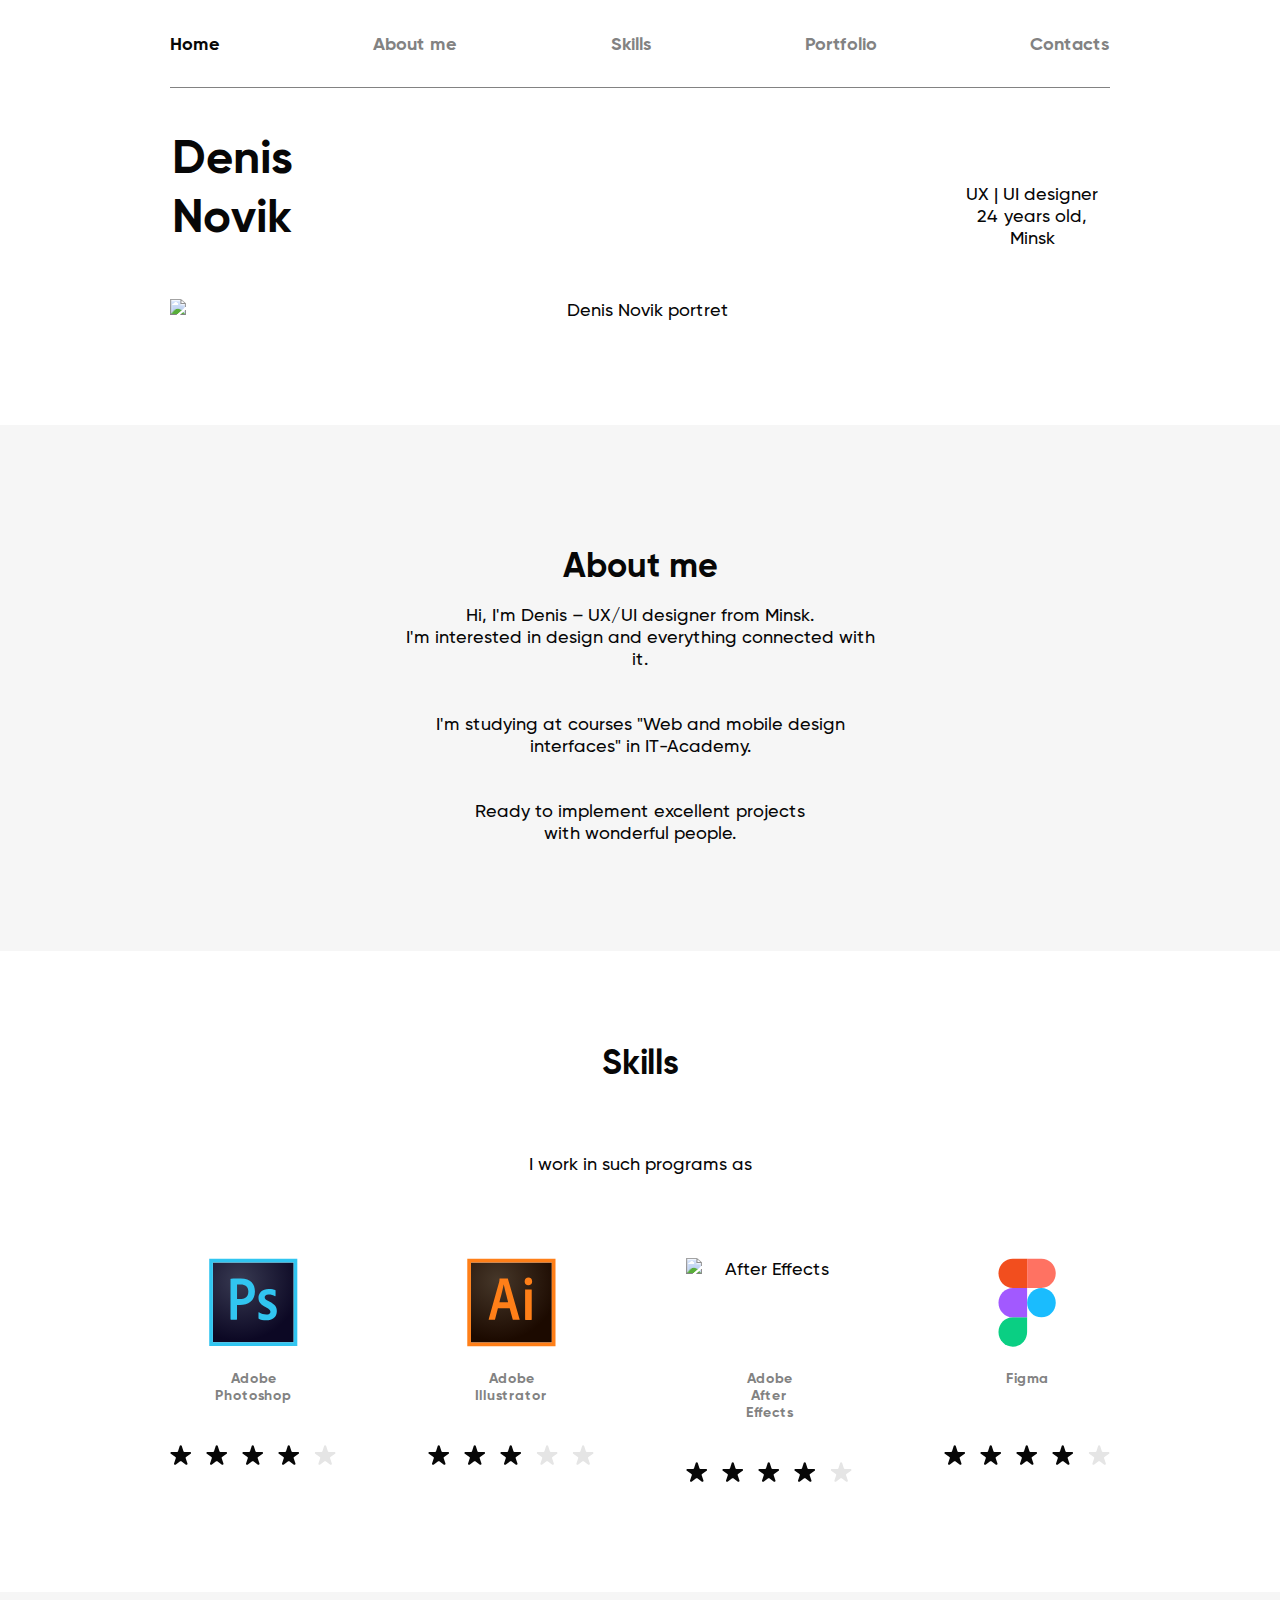
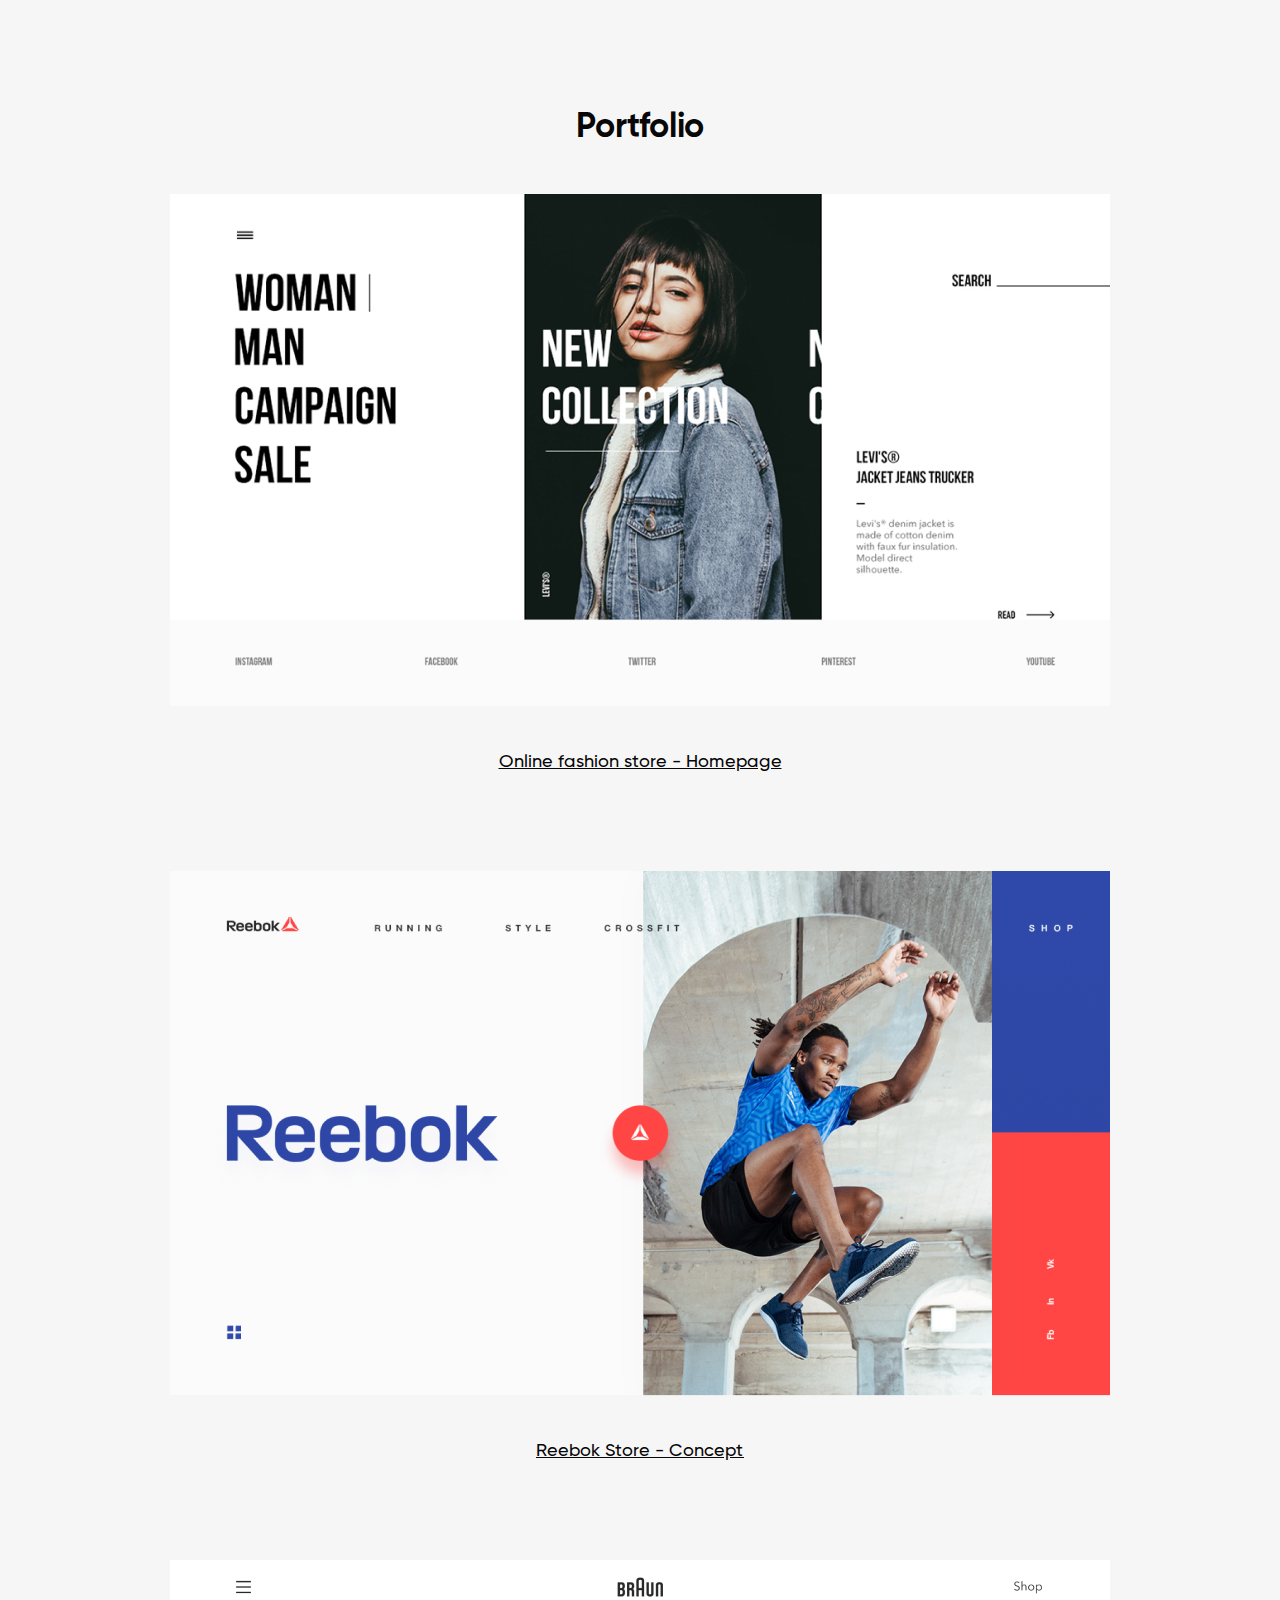
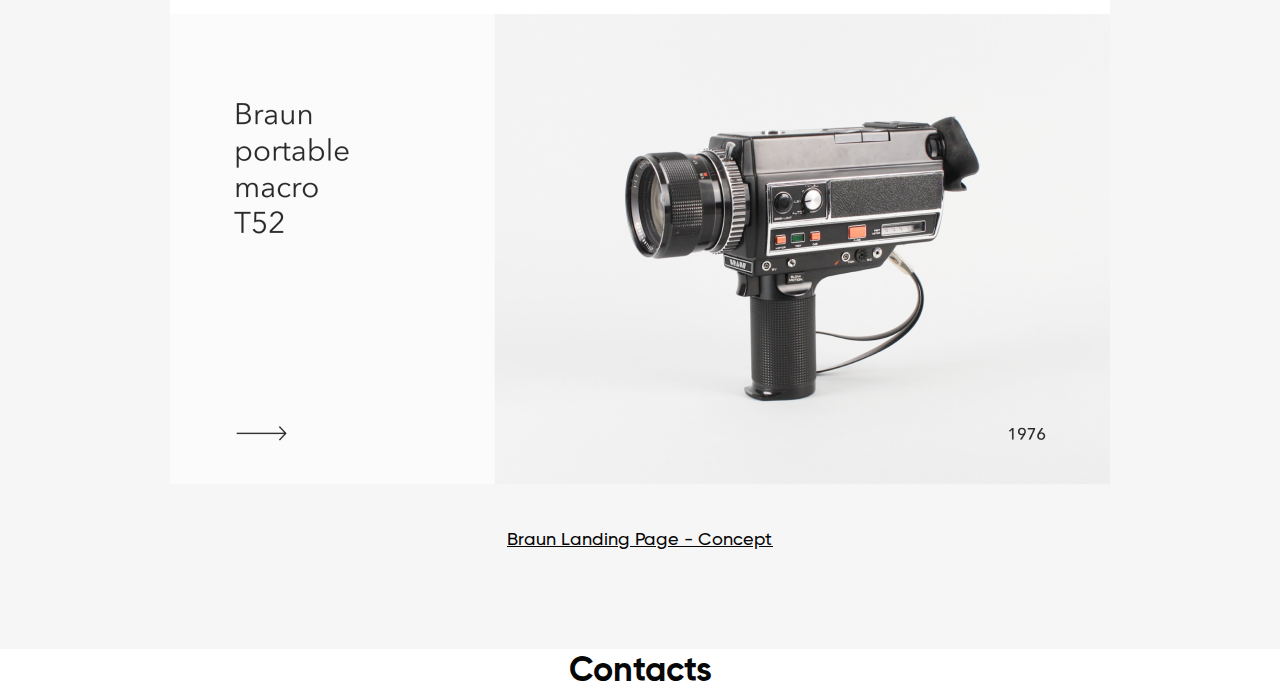
==== index.html @ 3fd9f595 "fix img errors" ====
<!DOCTYPE html>
<html lang="en">
  <head>
    <meta charset="UTF-8" />
    <meta http-equiv="X-UA-Compatible" content="IE=edge" />
    <meta name="viewport" content="width=device-width, initial-scale=1.0" />
    <link rel="stylesheet" href="./css/style.css" />
    <title>Denis Novik</title>
  </head>
  <body>
    <!-- ЗАГОЛОВОК И ПАНЕЛЬ НАВИГАЦИИ-->
    <header id="home" class="header">
      <div class="container">
        <div class="header__nav">
          <ul>
            <li><a class="nav__link" href="#home">Home</a></li>
            <li><a class="nav__link" href="#about">About me</a></li>
            <li><a class="nav__link" href="#skills">Skills</a></li>
            <li><a class="nav__link" href="#portfolio">Portfolio</a></li>
            <li><a class="nav__link" href="#contacts">Contacts</a></li>
          </ul>
        </div>
        <div class="header__title">
          <h1>Denis Novik</h1>
          <p class="header__text">UX | UI designer 24&nbsp;years old, Minsk</p>
        </div>
        <img
          class="header__image"
          src="./images/main_portret.png 1x"
          srcset="./images/main_portret_2x.png 2x"
          alt="Denis Novik portret"
        />
      </div>
    </header>
    <main>
      <!-- СЕКЦИЯ ABOUT ME-->
      <section id="about" class="about">
        <div class="container">
          <h2 class="about__title">About me</h2>
          <div class="about__wrapper text">
            <p class="text">
              Hi, I'm Denis – UX/UI designer from Minsk. <br />I'm interested in
              design and everything connected with it.
            </p>
            <p class="text">
              I'm studying at courses "Web and mobile design<br />
              interfaces" in IT-Academy.
            </p>
            <p class="text">
              Ready to implement excellent projects<br />
              with wonderful people.
            </p>
          </div>
        </div>
      </section>
      <!-- СЕКЦИЯ SKILLS-->
      <section id="skills" class="skills">
        <div class="container">
          <h2>Skills</h2>
          <p class="skills__text">I work in such programs as</p>
          <div class="skills__wrapper">
            <!-- ОДНА КАРТОЧКА PHOTOSHOP-->
            <div class="card">
              <img class="card__image" src="./images/ps.svg" alt="Photoshop" />
              <p class="card__name">Adobe Photoshop</p>
              <div class="card__rating">
                <img
                  class="card__rating_star"
                  src="./images/star_on.svg"
                  alt="★"
                />
                <img
                  class="card__rating_star"
                  src="./images/star_on.svg"
                  alt="★"
                />
                <img
                  class="card__rating_star"
                  src="./images/star_on.svg"
                  alt="★"
                />
                <img
                  class="card__rating_star"
                  src="./images/star_on.svg"
                  alt="★"
                />
                <img
                  class="card__rating_star"
                  src="./images/star_off.svg"
                  alt="☆"
                />
              </div>
            </div>
            <!-- ОДНА КАРТОЧКА ILLUSTRATOR-->
            <div class="card">
              <img
                class="card__image"
                src="./images/ai.svg"
                alt="Illustrator"
              />
              <p class="card__name">Adobe Illustrator</p>
              <div class="card__rating">
                <img
                  class="card__rating_star"
                  src="./images/star_on.svg"
                  alt="★"
                />
                <img
                  class="card__rating_star"
                  src="./images/star_on.svg"
                  alt="★"
                />
                <img
                  class="card__rating_star"
                  src="./images/star_on.svg"
                  alt="★"
                />
                <img
                  class="card__rating_star"
                  src="./images/star_off.svg"
                  alt="☆"
                />
                <img
                  class="card__rating_star"
                  src="./images/star_off.svg"
                  alt="☆"
                />
              </div>
            </div>
            <!-- ОДНА КАРТОЧКА AFTER EFFECTS-->
            <div class="card">
              <img
                class="card__image"
                src="./images/ae.svg"
                alt="After Effects"
              />
              <p class="card__name">Adobe After Effects</p>
              <div class="card__rating">
                <img
                  class="card__rating_star"
                  src="./images/star_on.svg"
                  alt="★"
                />
                <img
                  class="card__rating_star"
                  src="./images/star_on.svg"
                  alt="★"
                />
                <img
                  class="card__rating_star"
                  src="./images/star_on.svg"
                  alt="★"
                />
                <img
                  class="card__rating_star"
                  src="./images/star_on.svg"
                  alt="★"
                />
                <img
                  class="card__rating_star"
                  src="./images/star_off.svg"
                  alt="☆"
                />
              </div>
            </div>
            <!-- ОДНА КАРТОЧКА FIGMA-->
            <div class="card">
              <img class="card__image" src="./images/fi.svg" alt="Figma" />
              <p class="card__name">Figma</p>
              <div class="card__rating">
                <img
                  class="card__rating_star"
                  src="./images/star_on.svg"
                  alt="★"
                />
                <img
                  class="card__rating_star"
                  src="./images/star_on.svg"
                  alt="★"
                />
                <img
                  class="card__rating_star"
                  src="./images/star_on.svg"
                  alt="★"
                />
                <img
                  class="card__rating_star"
                  src="./images/star_on.svg"
                  alt="★"
                />
                <img
                  class="card__rating_star"
                  src="./images/star_off.svg"
                  alt="☆"
                />
              </div>
            </div>
          </div>
        </div>
      </section>
      <!-- СЕКЦИЯ PORTFOLIO-->
      <section id="portfolio" class="portfolio">
        <div class="container">
          <h2 class="portfolio__title">Portfolio</h2>

          <img
            class="portfolio__image"
            src="./images/portfolio1_1x.png"
            srcset="./images/portfolio1_2x.png 2x"
            alt="Online fashion store"
          />
          <p class="portfolio__linkname">
            <a href="" class="portfolio__link"
              >Online fashion store - Homepage</a
            >
          </p>

          <img
            class="portfolio__image"
            src="./images/portfolio2_1x.png"
            srcset="./images/portfolio2_2x.png 2x"
            alt="Online fashion store"
          />
          <p class="portfolio__linkname">
            <a href="" class="portfolio__link">Reebok Store - Concept</a>
          </p>
          <img
            class="portfolio__image"
            src="./images/portfolio3_1x.png"
            srcset="./images/portfolio3_2x.png 2x"
            alt="Online fashion store"
          />
          <p class="portfolio__linkname">
            <a href="" class="portfolio__link">Braun Landing Page - Concept</a>
          </p>
        </div>
      </section>
    </main>
    <!-- ПОДВАЛ И КОНТАКТЫ-->
    <footer id="contacts" class="footer">
      <div class="container">
        <h2 class="footer__title">Contacts</h2>
        <p class="footer__text"></p>
        <div class="footer__button"></div>
        <div class="footer__socialnets"></div>
        <p class="socialnets__undertext"></p>
      </div>
    </footer>
  </body>
</html>
---- css/style.css ----
@import url(./main.css);
@import url(./fonts.css);
@import url(./header.css);
@import url(./about.css);
@import url(./skills.css);
@import url(./portfolio.css);
@import url(./footer.css);
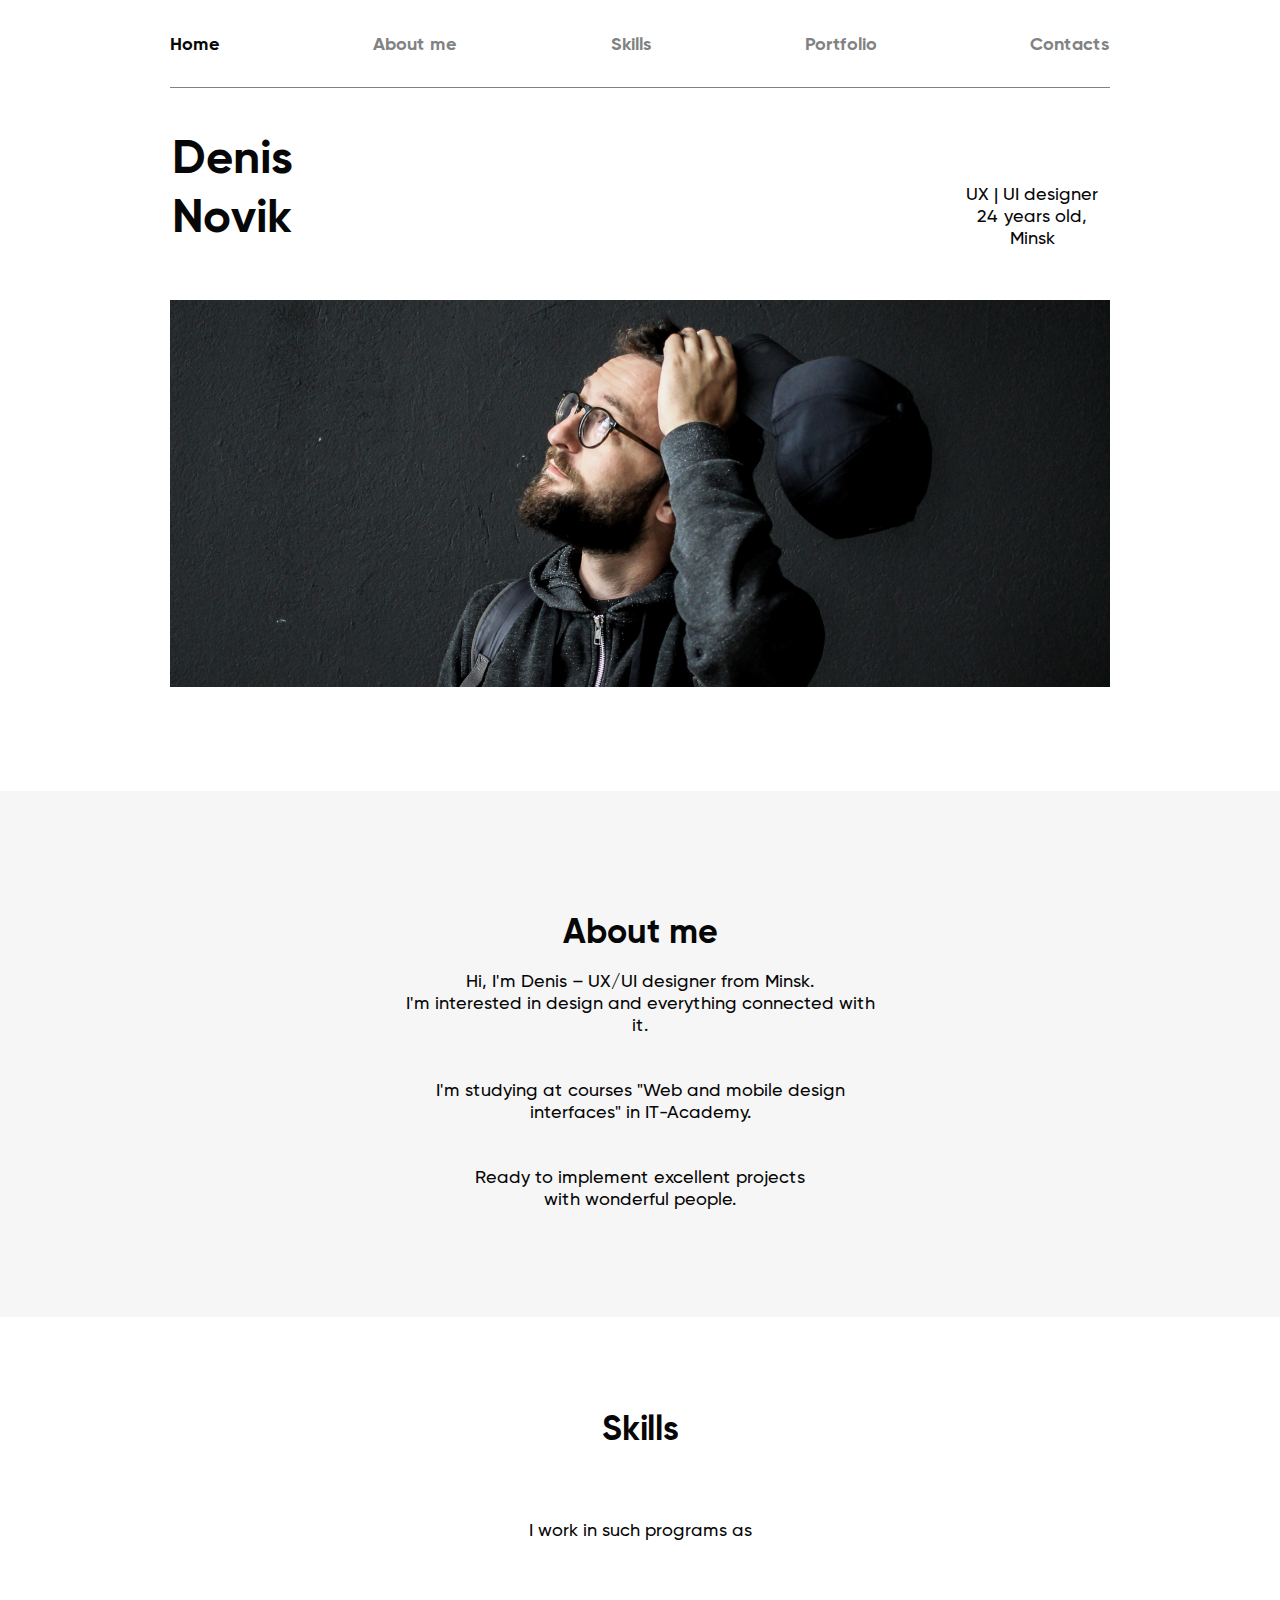
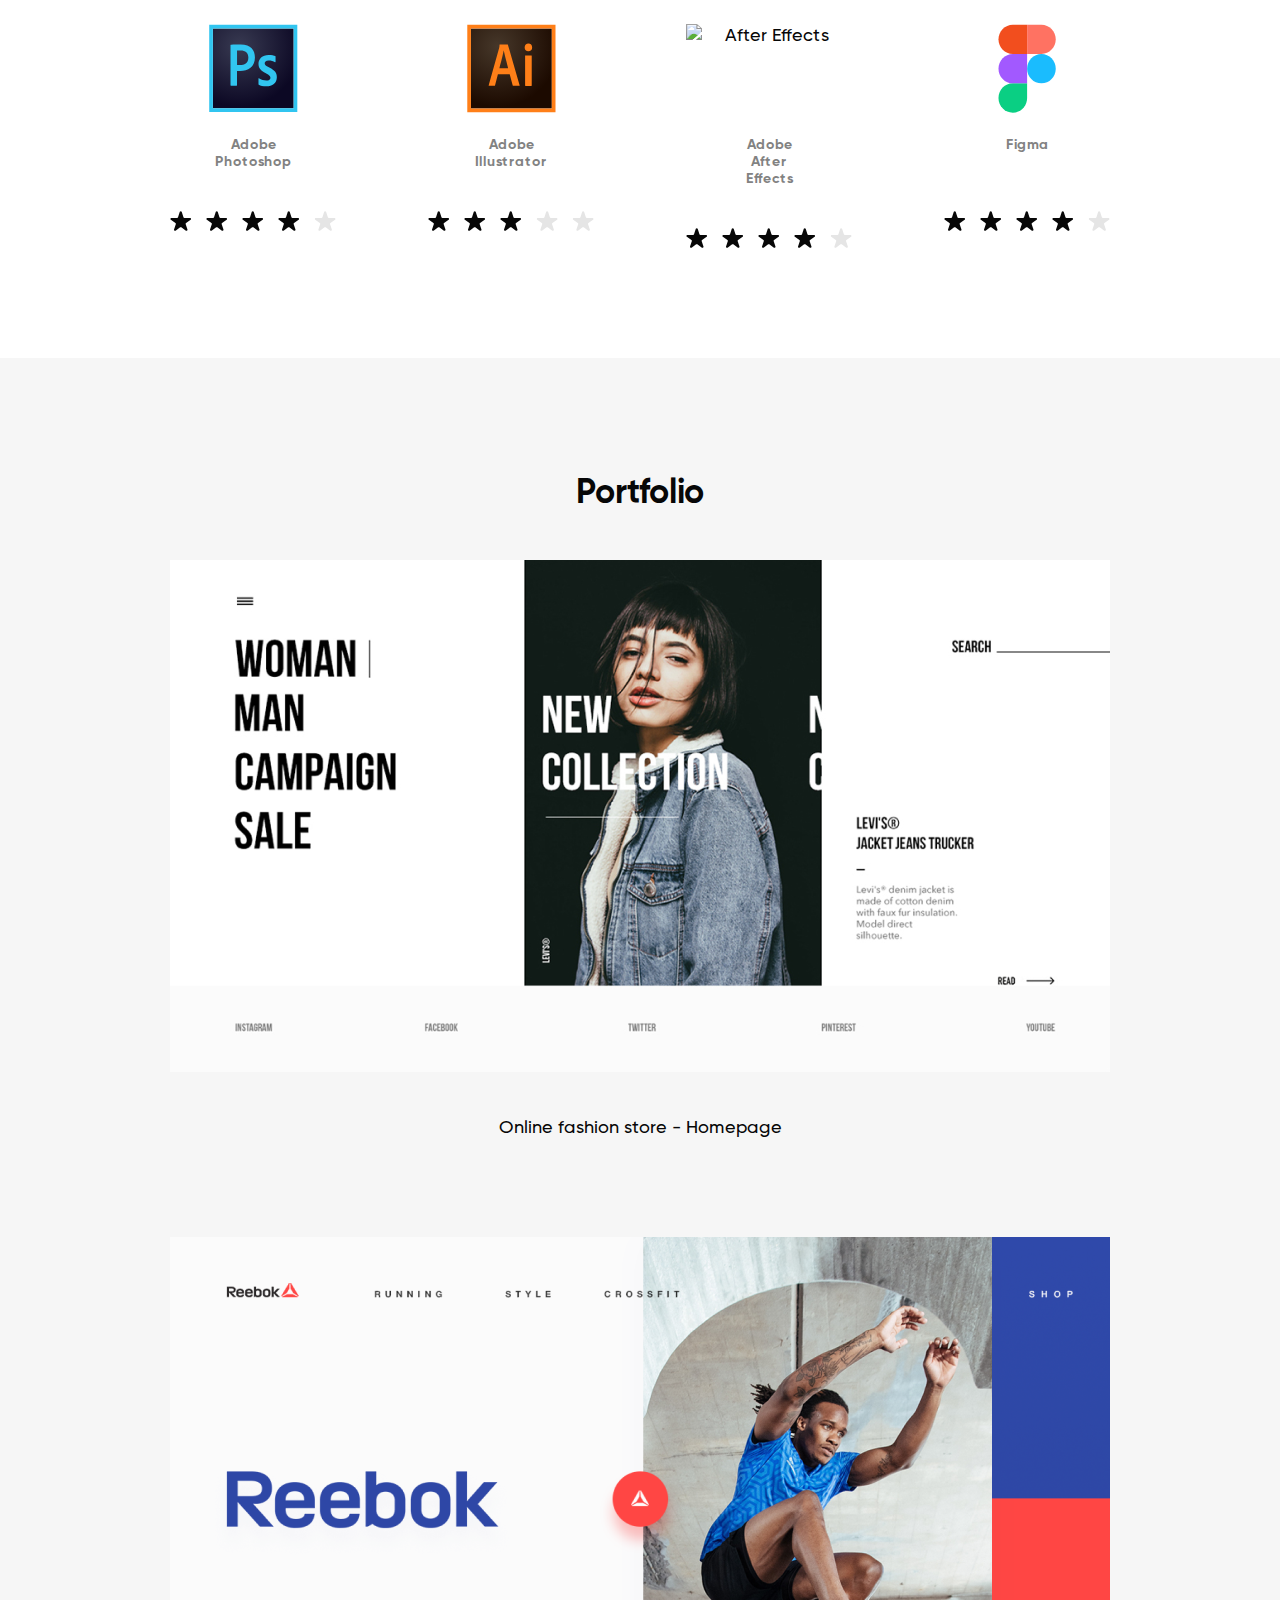
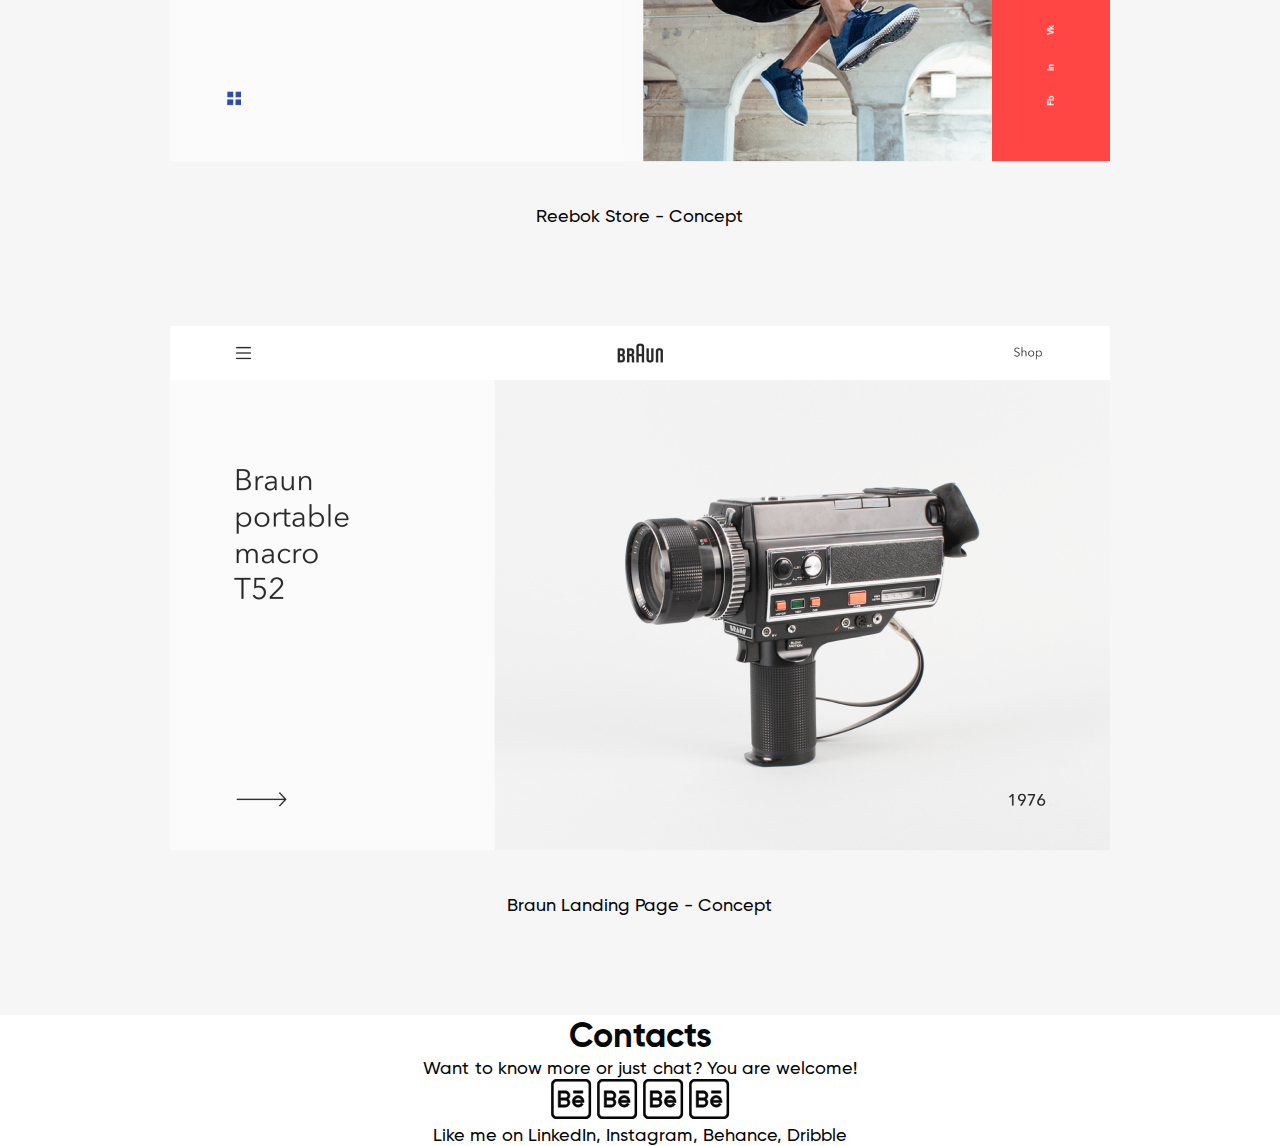
==== commit cf152549: "fix some bugs" ====
--- a/index.html
+++ b/index.html
@@ -26,7 +26,7 @@
         </div>
         <img
           class="header__image"
-          src="./images/main_portret.png 1x"
+          src="./images/main_portret.png"
           srcset="./images/main_portret_2x.png 2x"
           alt="Denis Novik portret"
         />
@@ -240,10 +240,19 @@
     <footer id="contacts" class="footer">
       <div class="container">
         <h2 class="footer__title">Contacts</h2>
-        <p class="footer__text"></p>
+        <p class="footer__text">
+          Want to know more or just chat? You are welcome!
+        </p>
         <div class="footer__button"></div>
-        <div class="footer__socialnets"></div>
-        <p class="socialnets__undertext"></p>
+        <div class="footer__socialnets">
+          <a href=""><img src="./images/behance_icon.svg" alt="" /></a>
+          <a href=""><img src="./images/behance_icon.svg" alt="" /></a>
+          <a href=""><img src="./images/behance_icon.svg" alt="" /></a>
+          <a href=""><img src="./images/behance_icon.svg" alt="" /></a>
+        </div>
+        <p class="socialnets__undertext">
+          Like me on LinkedIn, Instagram, Behance, Dribble
+        </p>
       </div>
     </footer>
   </body>
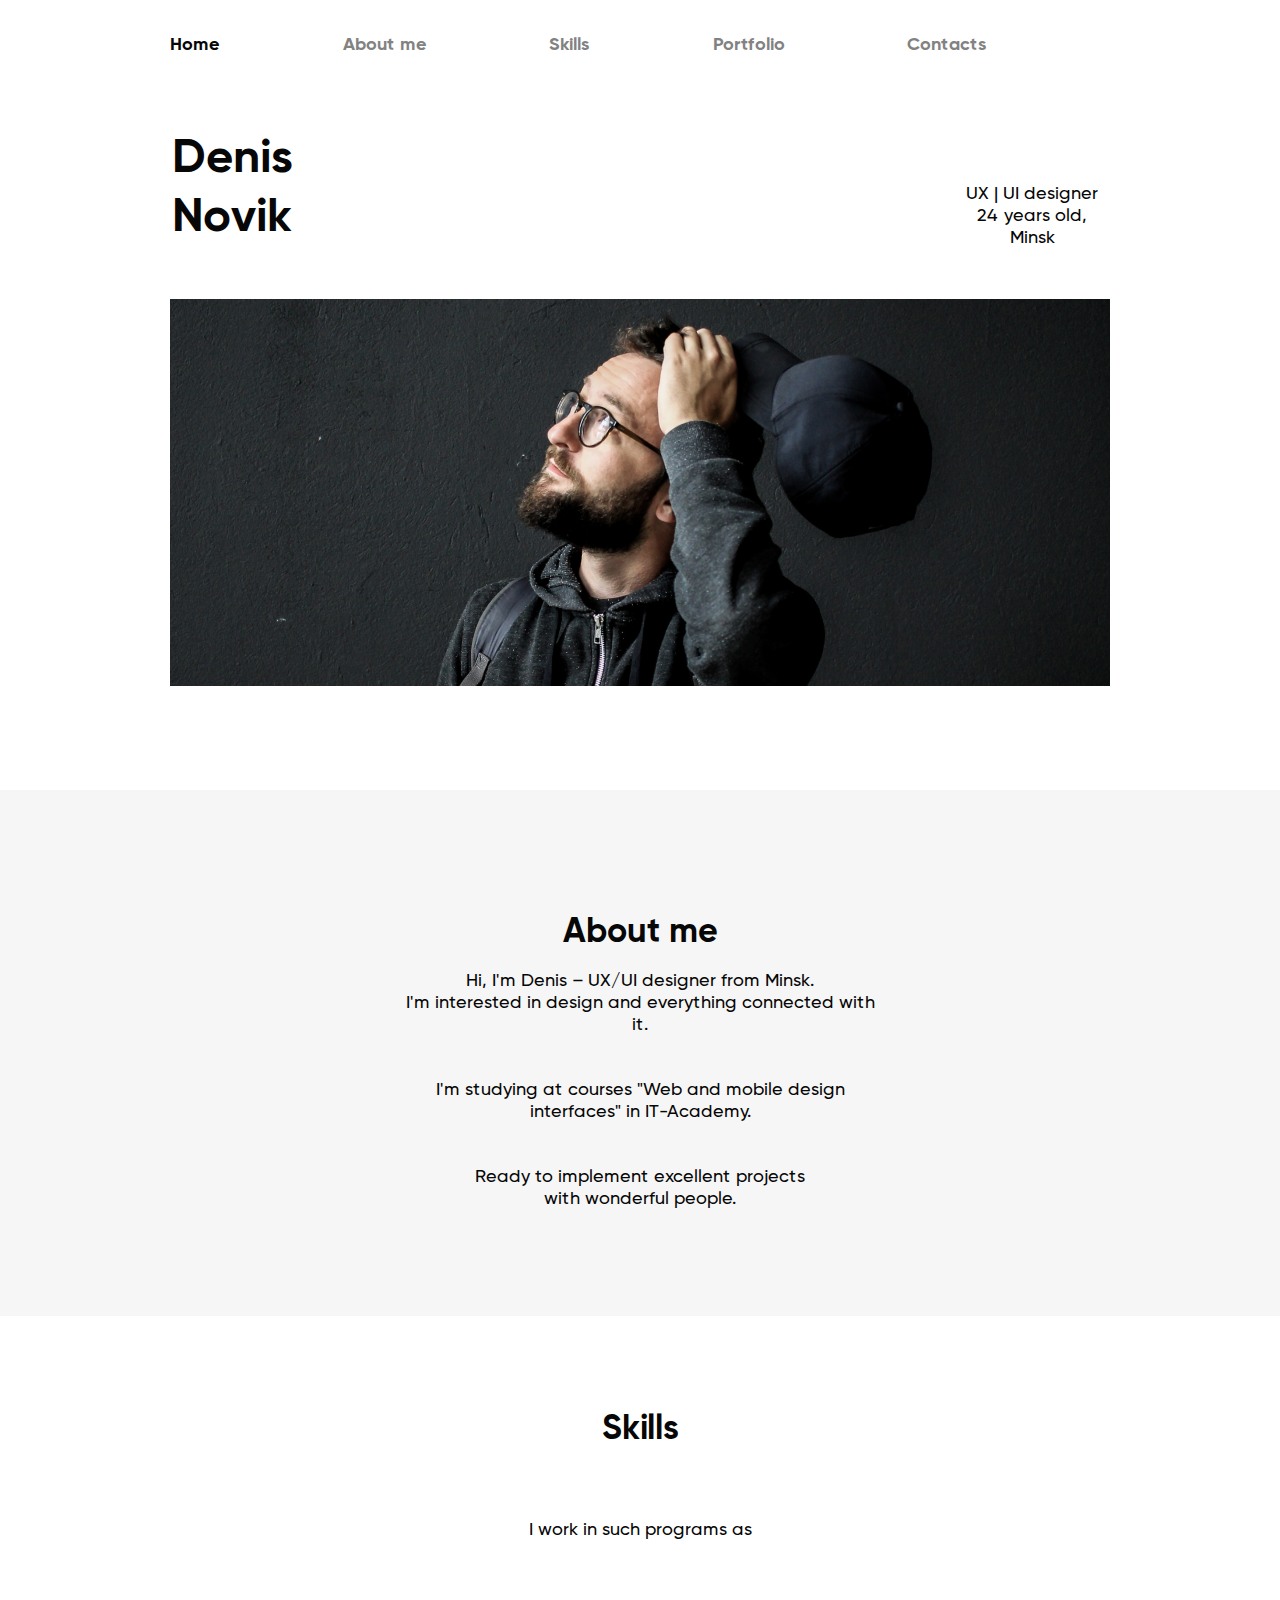
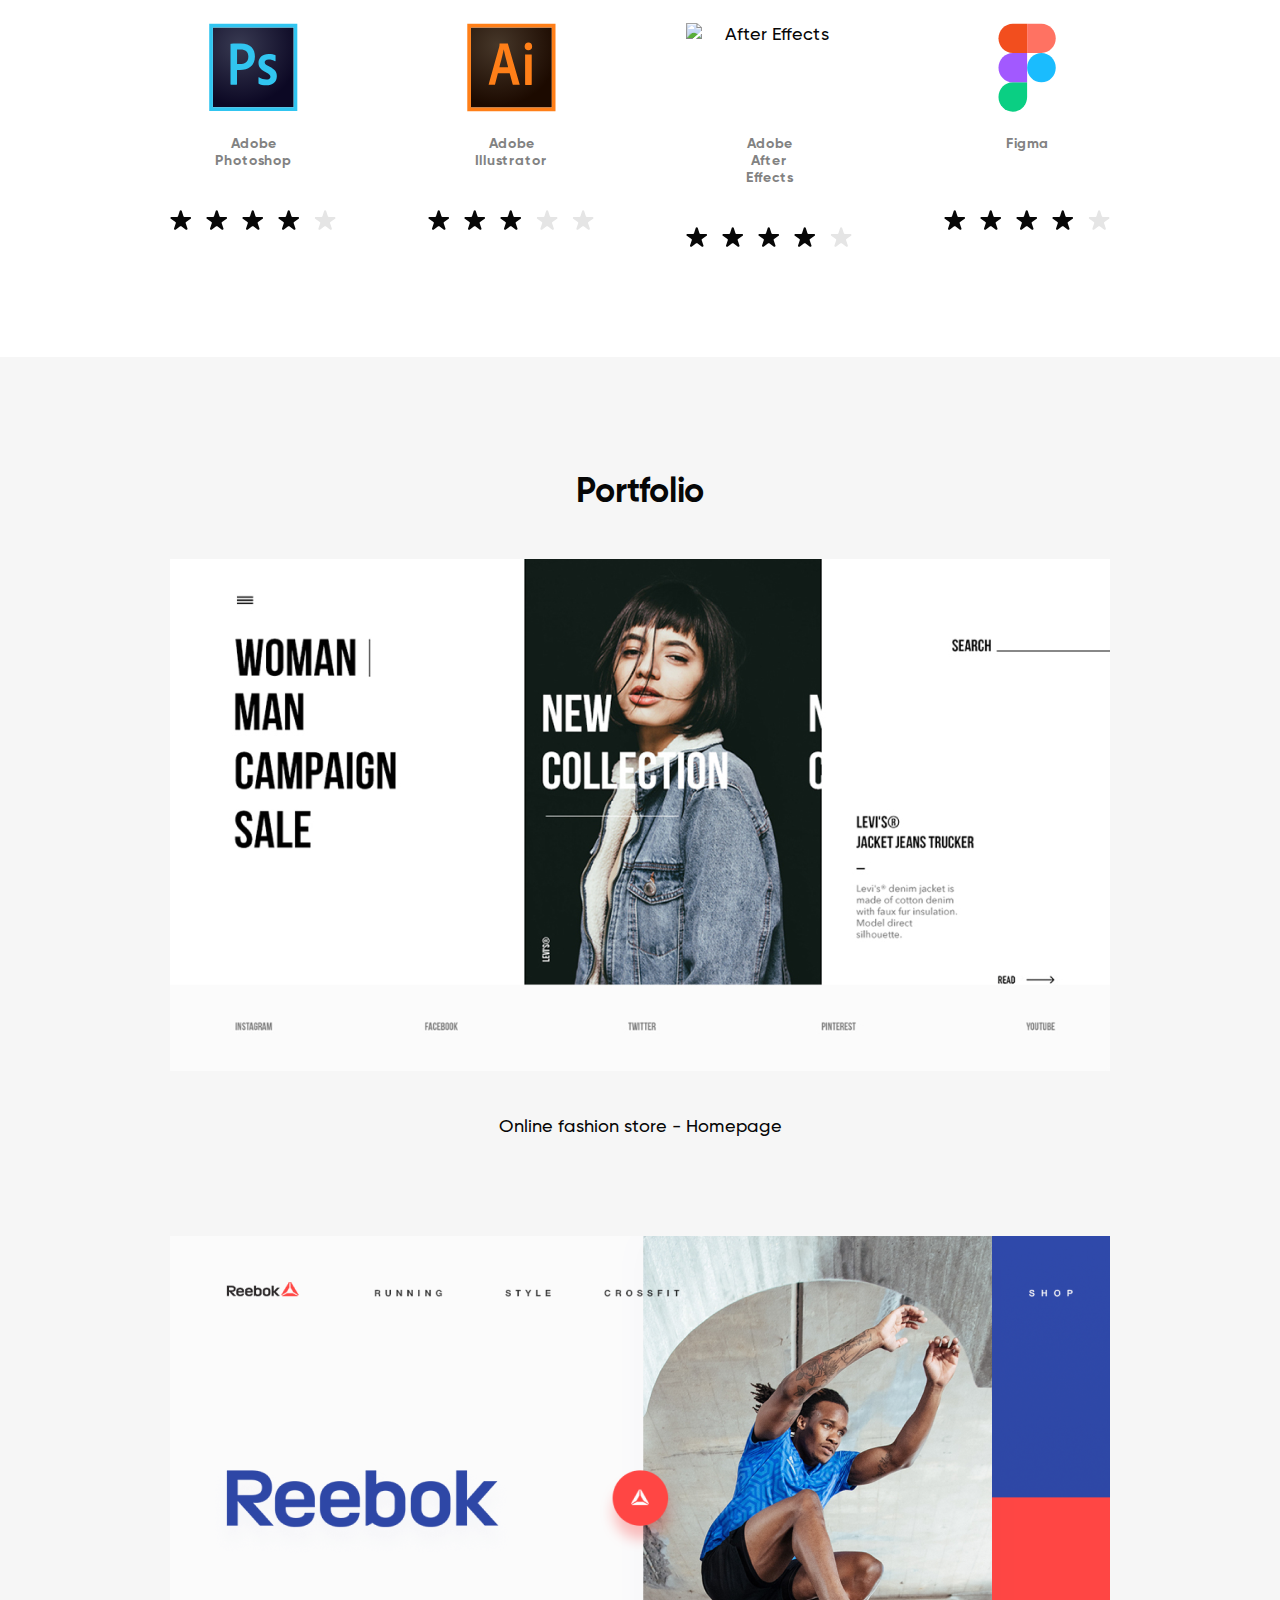
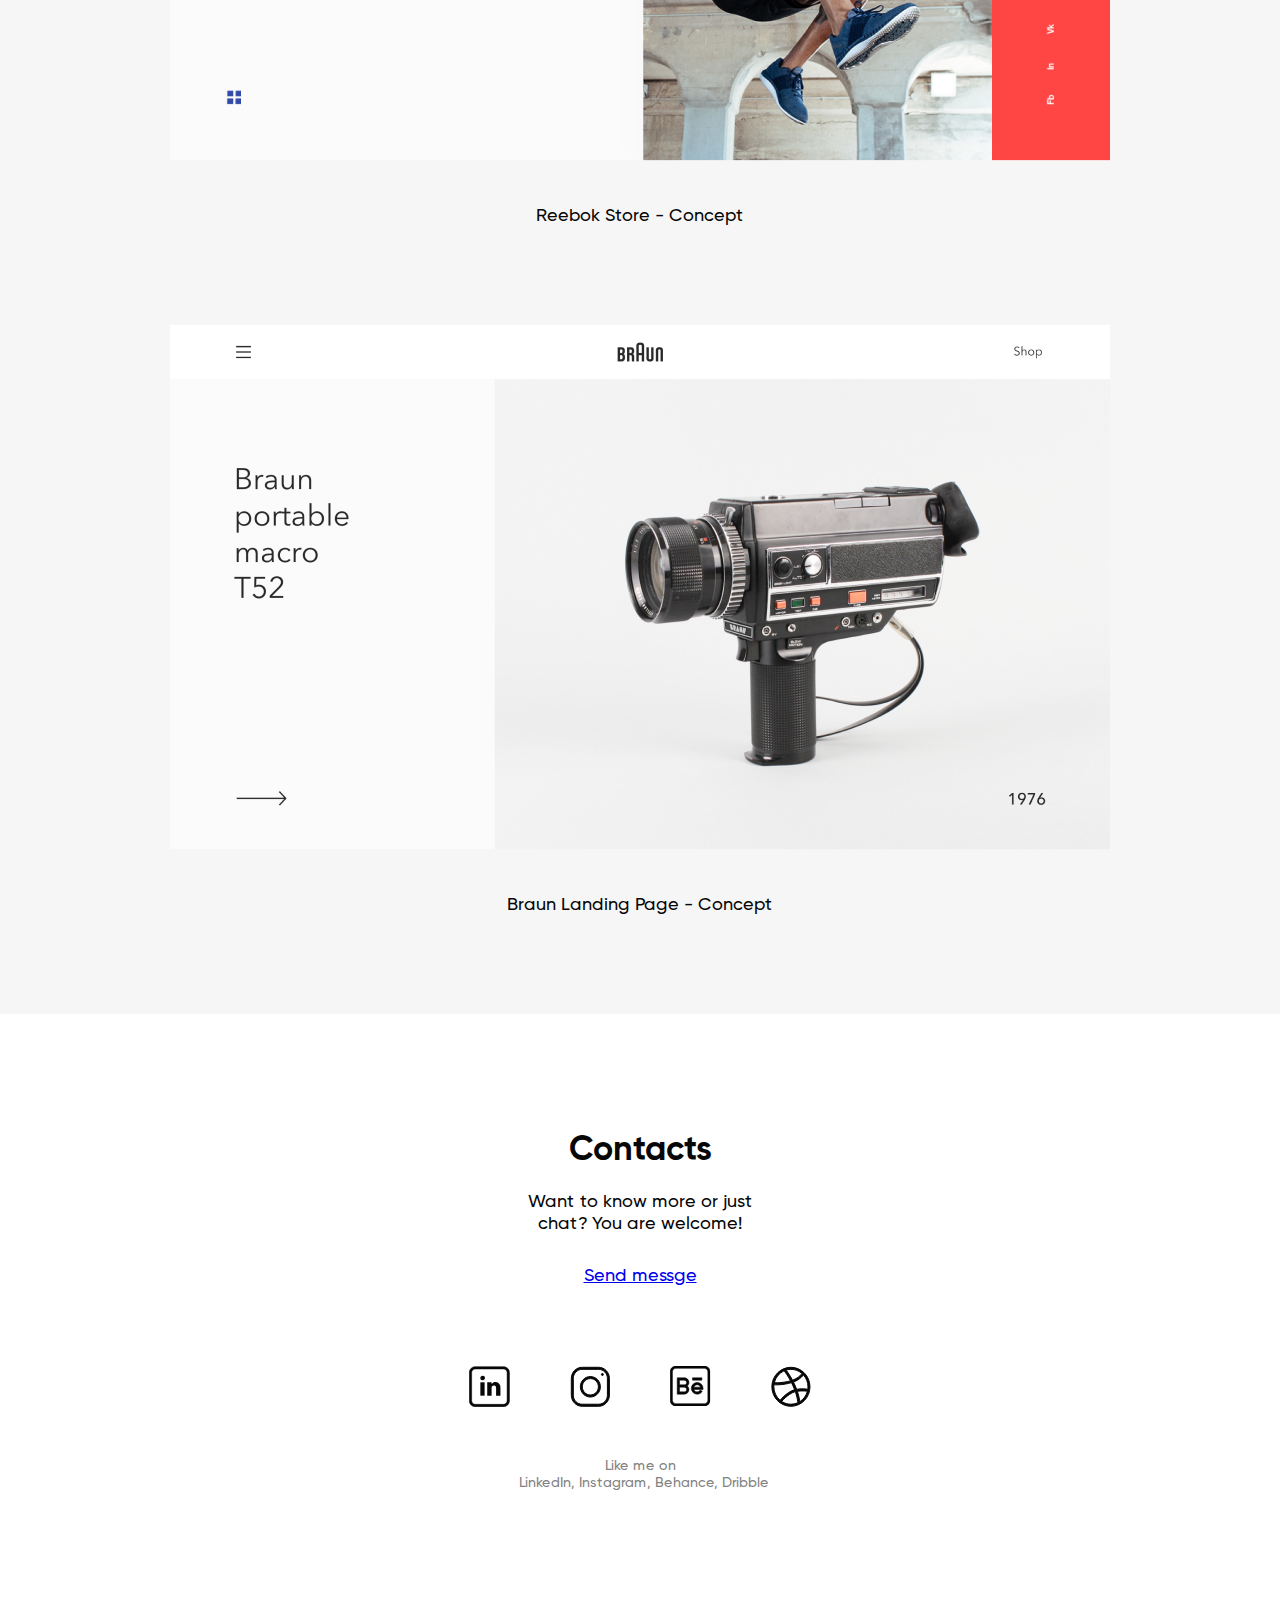
==== commit 5fb7c1df: "remove some unusefull code" ====
--- a/index.html
+++ b/index.html
@@ -12,13 +12,11 @@
     <header id="home" class="header">
       <div class="container">
         <div class="header__nav">
-          <ul>
-            <li><a class="nav__link" href="#home">Home</a></li>
-            <li><a class="nav__link" href="#about">About me</a></li>
-            <li><a class="nav__link" href="#skills">Skills</a></li>
-            <li><a class="nav__link" href="#portfolio">Portfolio</a></li>
-            <li><a class="nav__link" href="#contacts">Contacts</a></li>
-          </ul>
+          <a class="nav__link" href="#home">Home</a>
+          <a class="nav__link" href="#about">About me</a>
+          <a class="nav__link" href="#skills">Skills</a>
+          <a class="nav__link" href="#portfolio">Portfolio</a>
+          <a class="nav__link" href="#contacts">Contacts</a>
         </div>
         <div class="header__title">
           <h1>Denis Novik</h1>
@@ -239,19 +237,29 @@
     <!-- ПОДВАЛ И КОНТАКТЫ-->
     <footer id="contacts" class="footer">
       <div class="container">
-        <h2 class="footer__title">Contacts</h2>
+        <h2>Contacts</h2>
         <p class="footer__text">
           Want to know more or just chat? You are welcome!
         </p>
-        <div class="footer__button"></div>
+        <div>
+          <a class="footer_button" href="mailto:andrei@imd.ru">Send messge</a>
+        </div>
         <div class="footer__socialnets">
-          <a href=""><img src="./images/behance_icon.svg" alt="" /></a>
-          <a href=""><img src="./images/behance_icon.svg" alt="" /></a>
-          <a href=""><img src="./images/behance_icon.svg" alt="" /></a>
-          <a href=""><img src="./images/behance_icon.svg" alt="" /></a>
+          <a href=""
+            ><img src="./images/linkedin_icon.svg" alt="LinkedIn_icon"
+          /></a>
+          <a href=""
+            ><img src="./images/instagram_icon.svg" alt="Instagram_icon"
+          /></a>
+          <a href=""
+            ><img src="./images/behance_icon.svg" alt="Behance_icon"
+          /></a>
+          <a href=""
+            ><img src="./images/dribble_icon.svg" alt="Dribble_icon"
+          /></a>
         </div>
         <p class="socialnets__undertext">
-          Like me on LinkedIn, Instagram, Behance, Dribble
+          Like me on LinkedIn,&nbsp;Instagram,&nbsp;Behance,&nbsp;Dribble
         </p>
       </div>
     </footer>
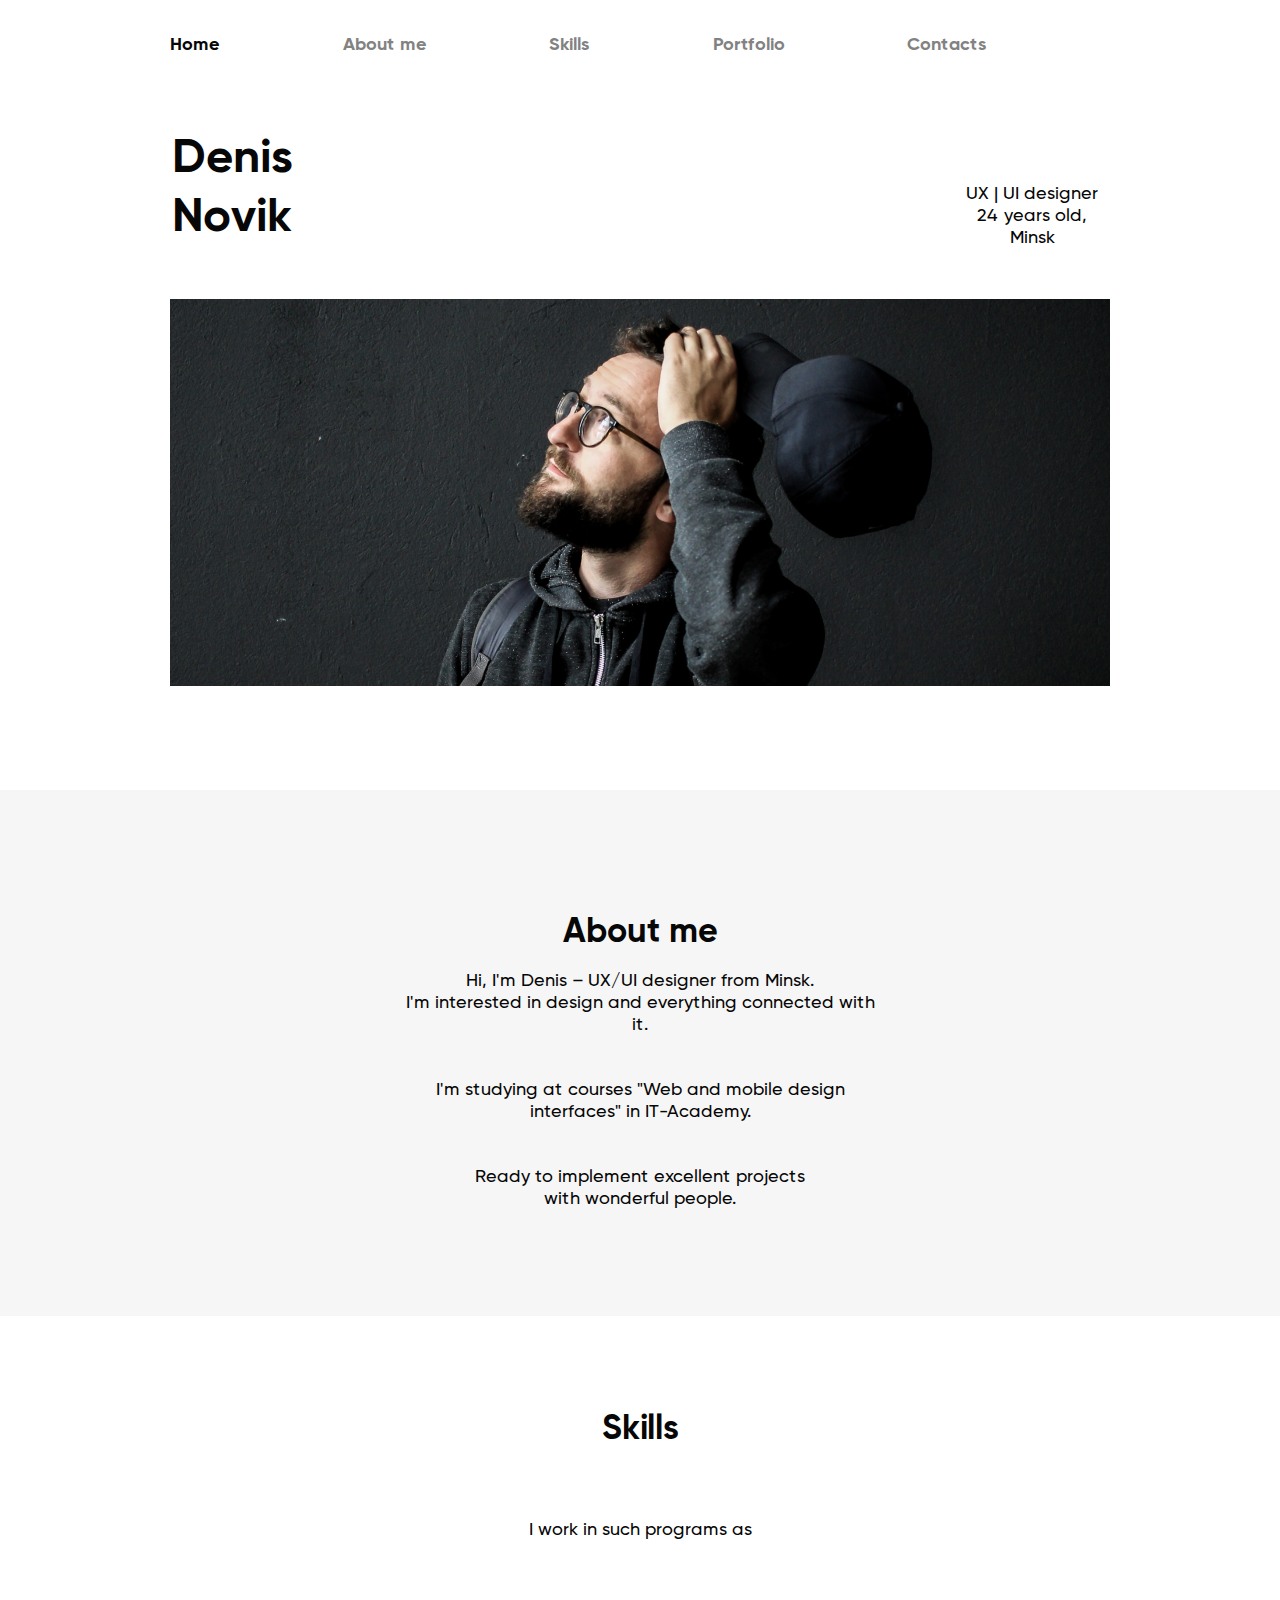
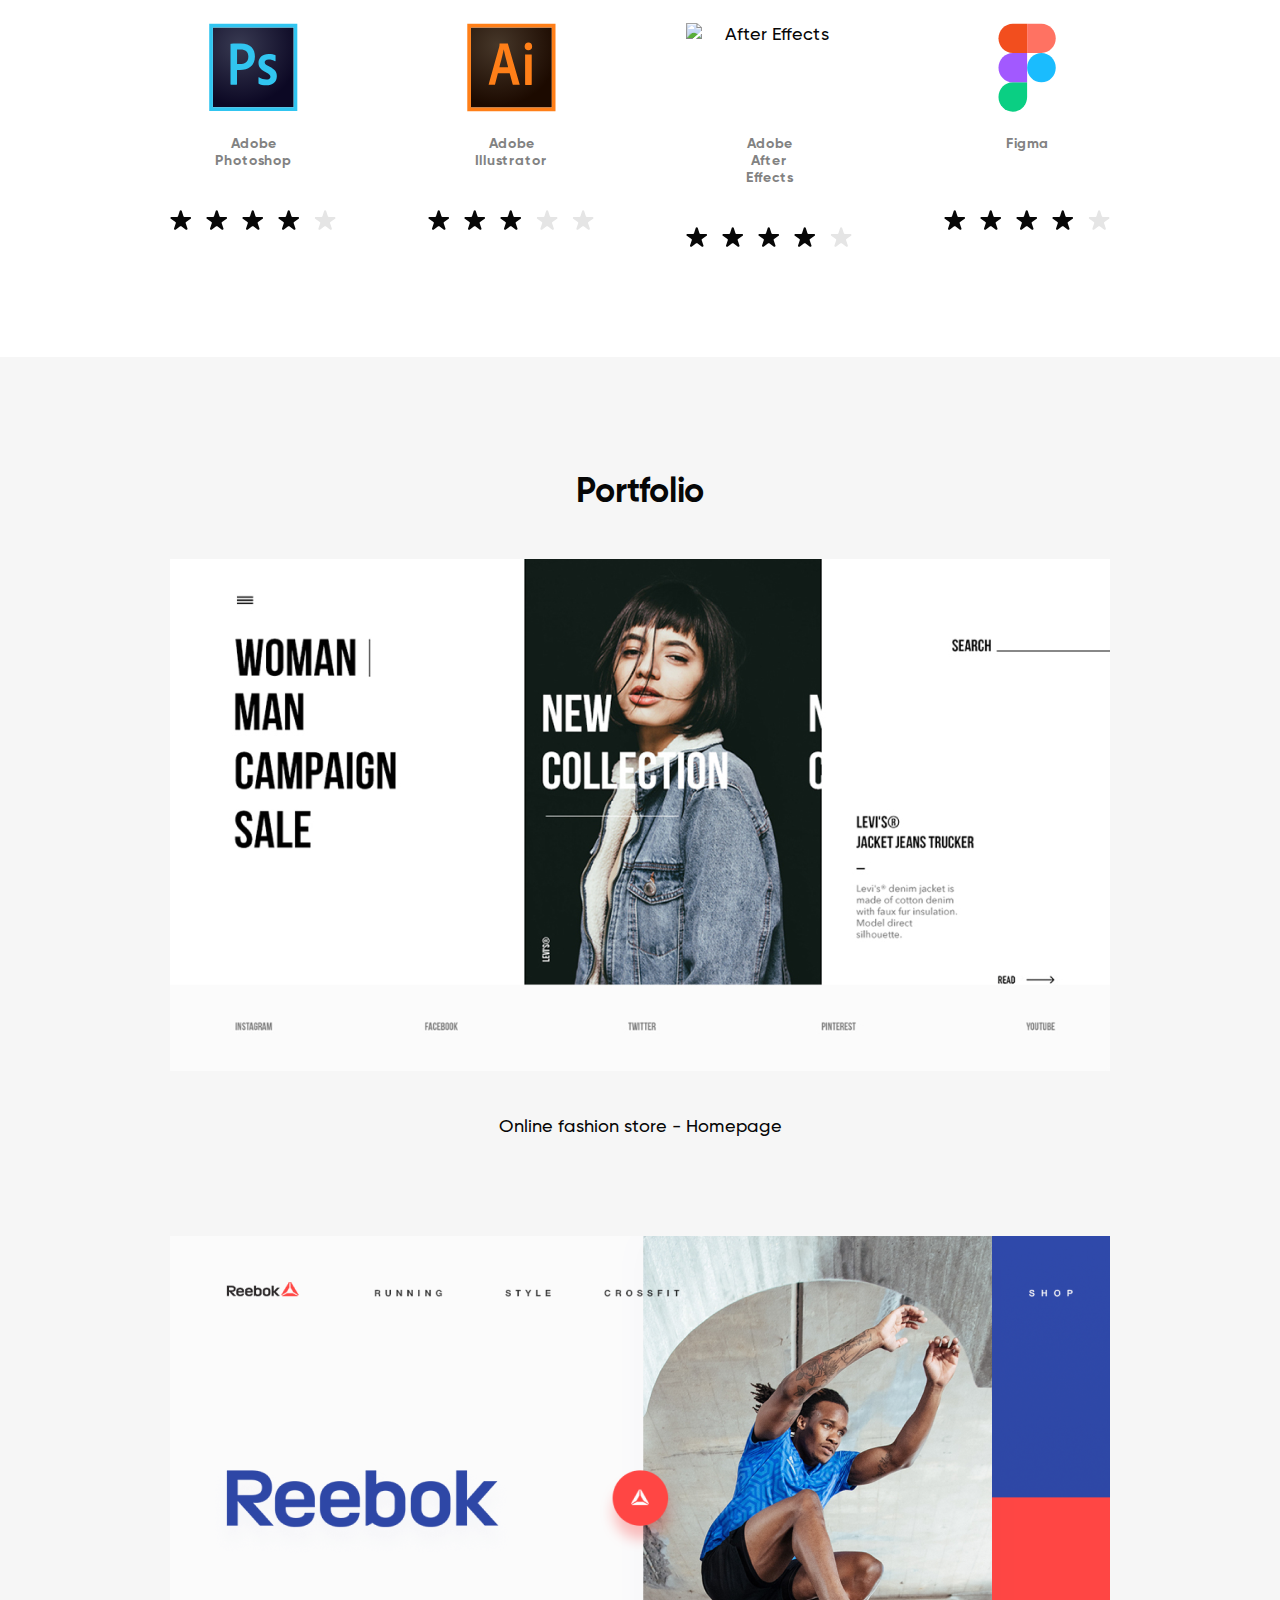
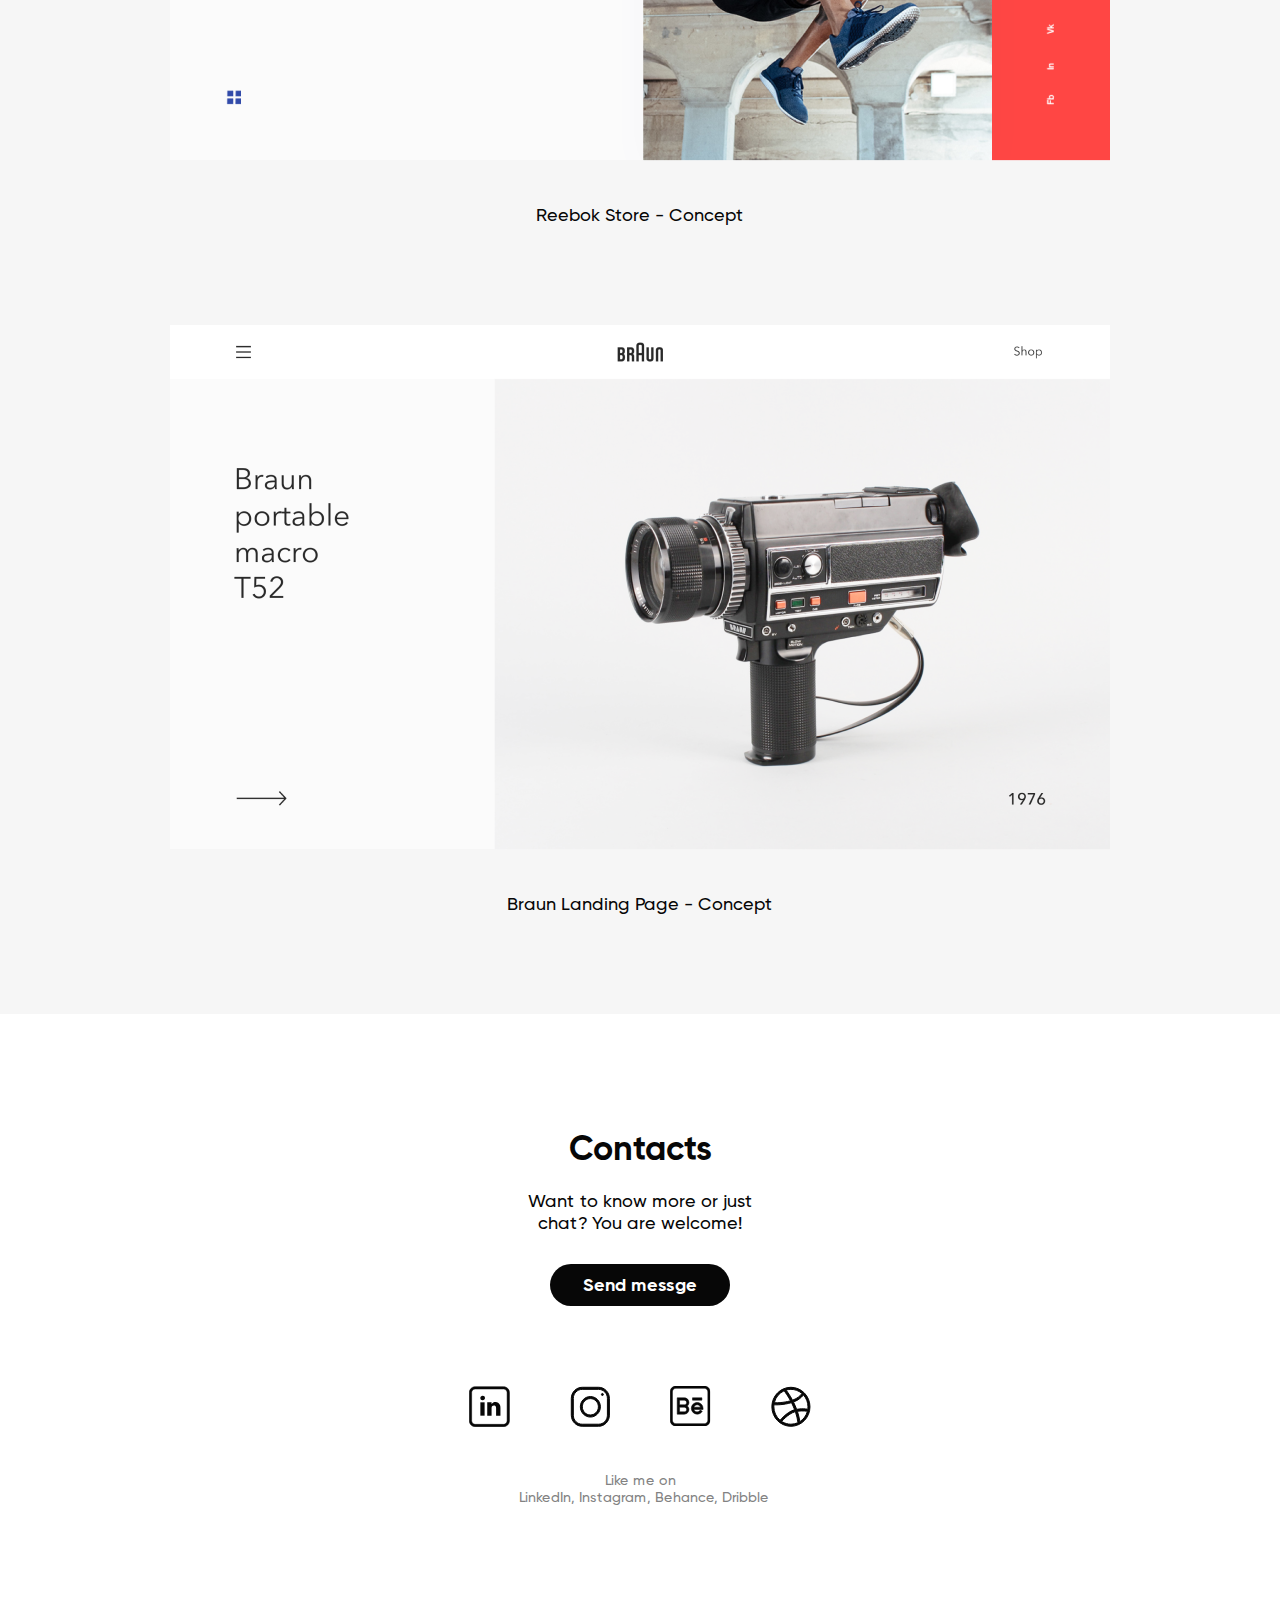
==== commit be73ef2a: "finished footer" ====
--- a/index.html
+++ b/index.html
@@ -242,21 +242,21 @@
           Want to know more or just chat? You are welcome!
         </p>
         <div>
-          <a class="footer_button" href="mailto:andrei@imd.ru">Send messge</a>
+          <a class="footer__button" href="mailto:andrei@imd.ru">Send messge</a>
         </div>
         <div class="footer__socialnets">
-          <a href=""
-            ><img src="./images/linkedin_icon.svg" alt="LinkedIn_icon"
-          /></a>
-          <a href=""
-            ><img src="./images/instagram_icon.svg" alt="Instagram_icon"
-          /></a>
-          <a href=""
-            ><img src="./images/behance_icon.svg" alt="Behance_icon"
-          /></a>
-          <a href=""
-            ><img src="./images/dribble_icon.svg" alt="Dribble_icon"
-          /></a>
+          <a class="socialnets__icon" href="">
+            <img src="./images/linkedin_icon.svg" alt="LinkedIn_icon" />
+          </a>
+          <a class="socialnets__icon" href="">
+            <img src="./images/instagram_icon.svg" alt="Instagram_icon" />
+          </a>
+          <a class="socialnets__icon" href="">
+            <img src="./images/behance_icon.svg" alt="Behance_icon" />
+          </a>
+          <a class="socialnets__icon" href="">
+            <img src="./images/dribble_icon.svg" alt="Dribble_icon" />
+          </a>
         </div>
         <p class="socialnets__undertext">
           Like me on LinkedIn,&nbsp;Instagram,&nbsp;Behance,&nbsp;Dribble
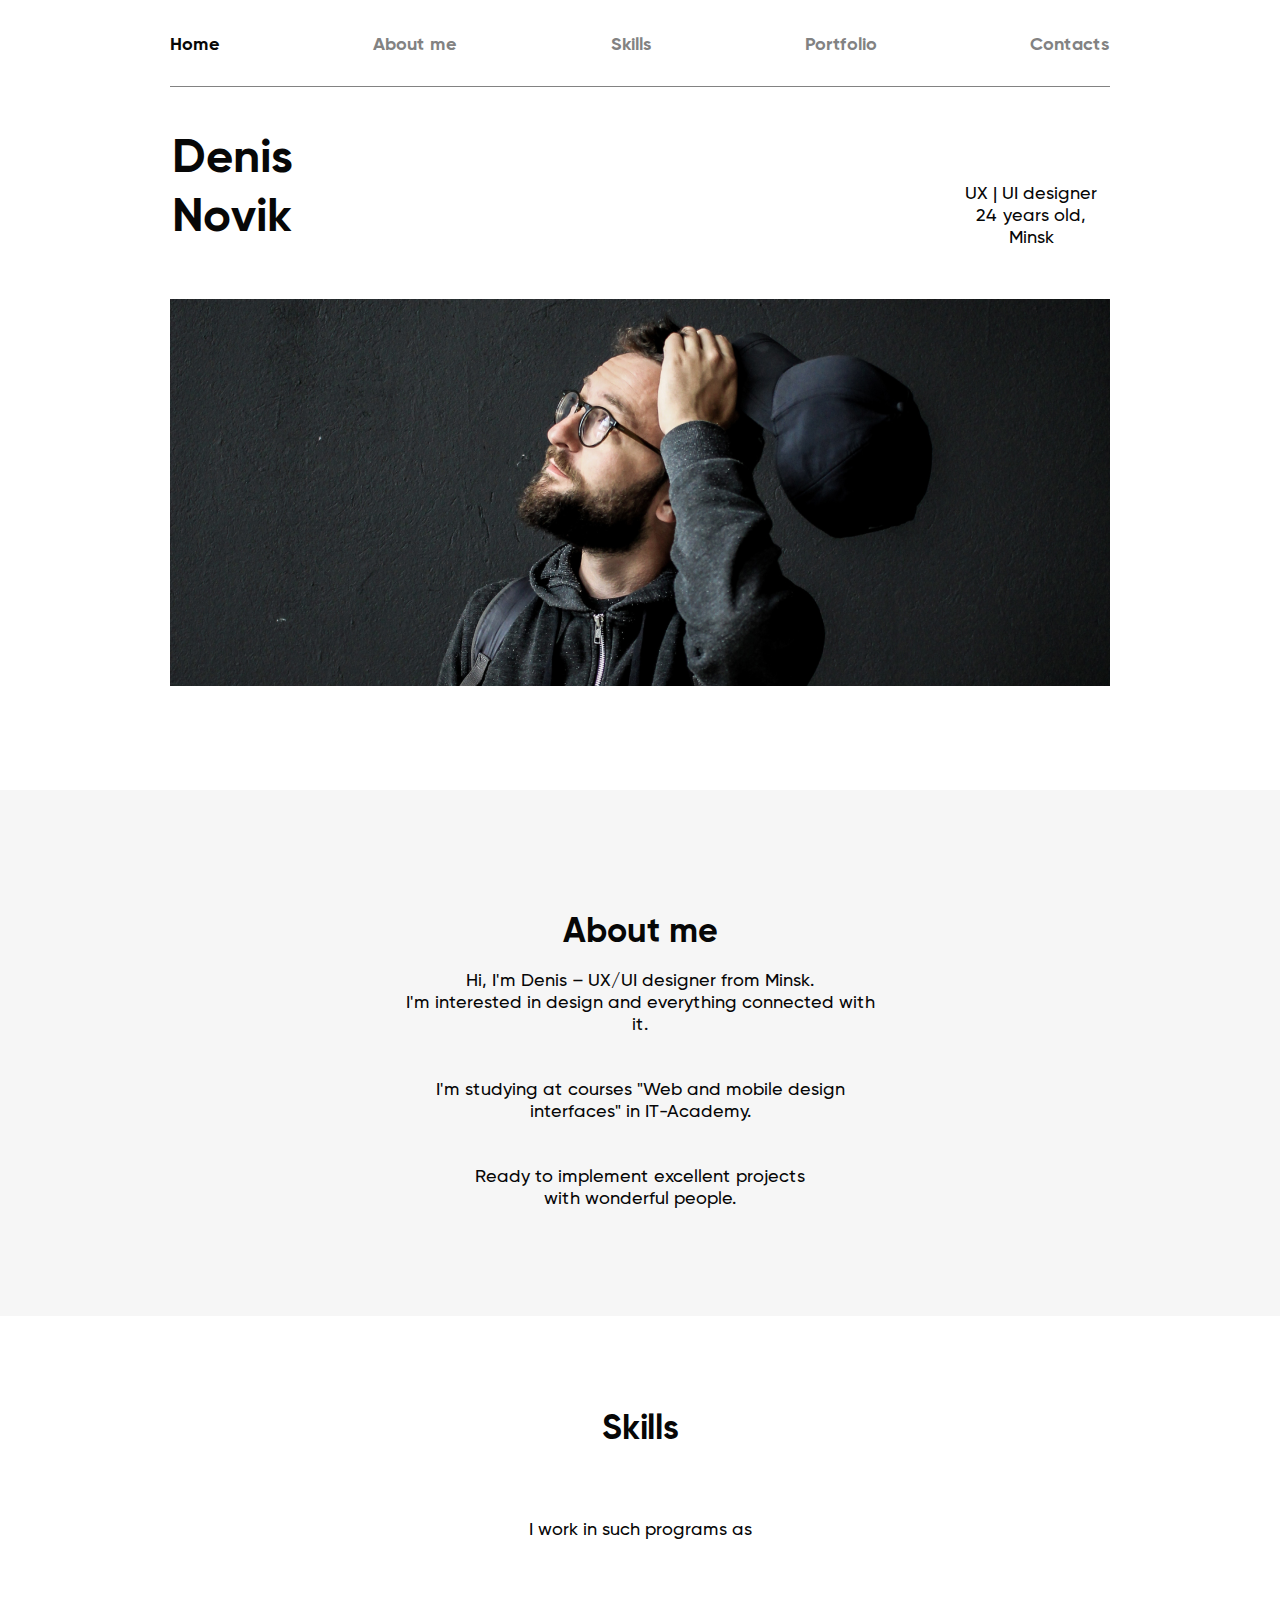
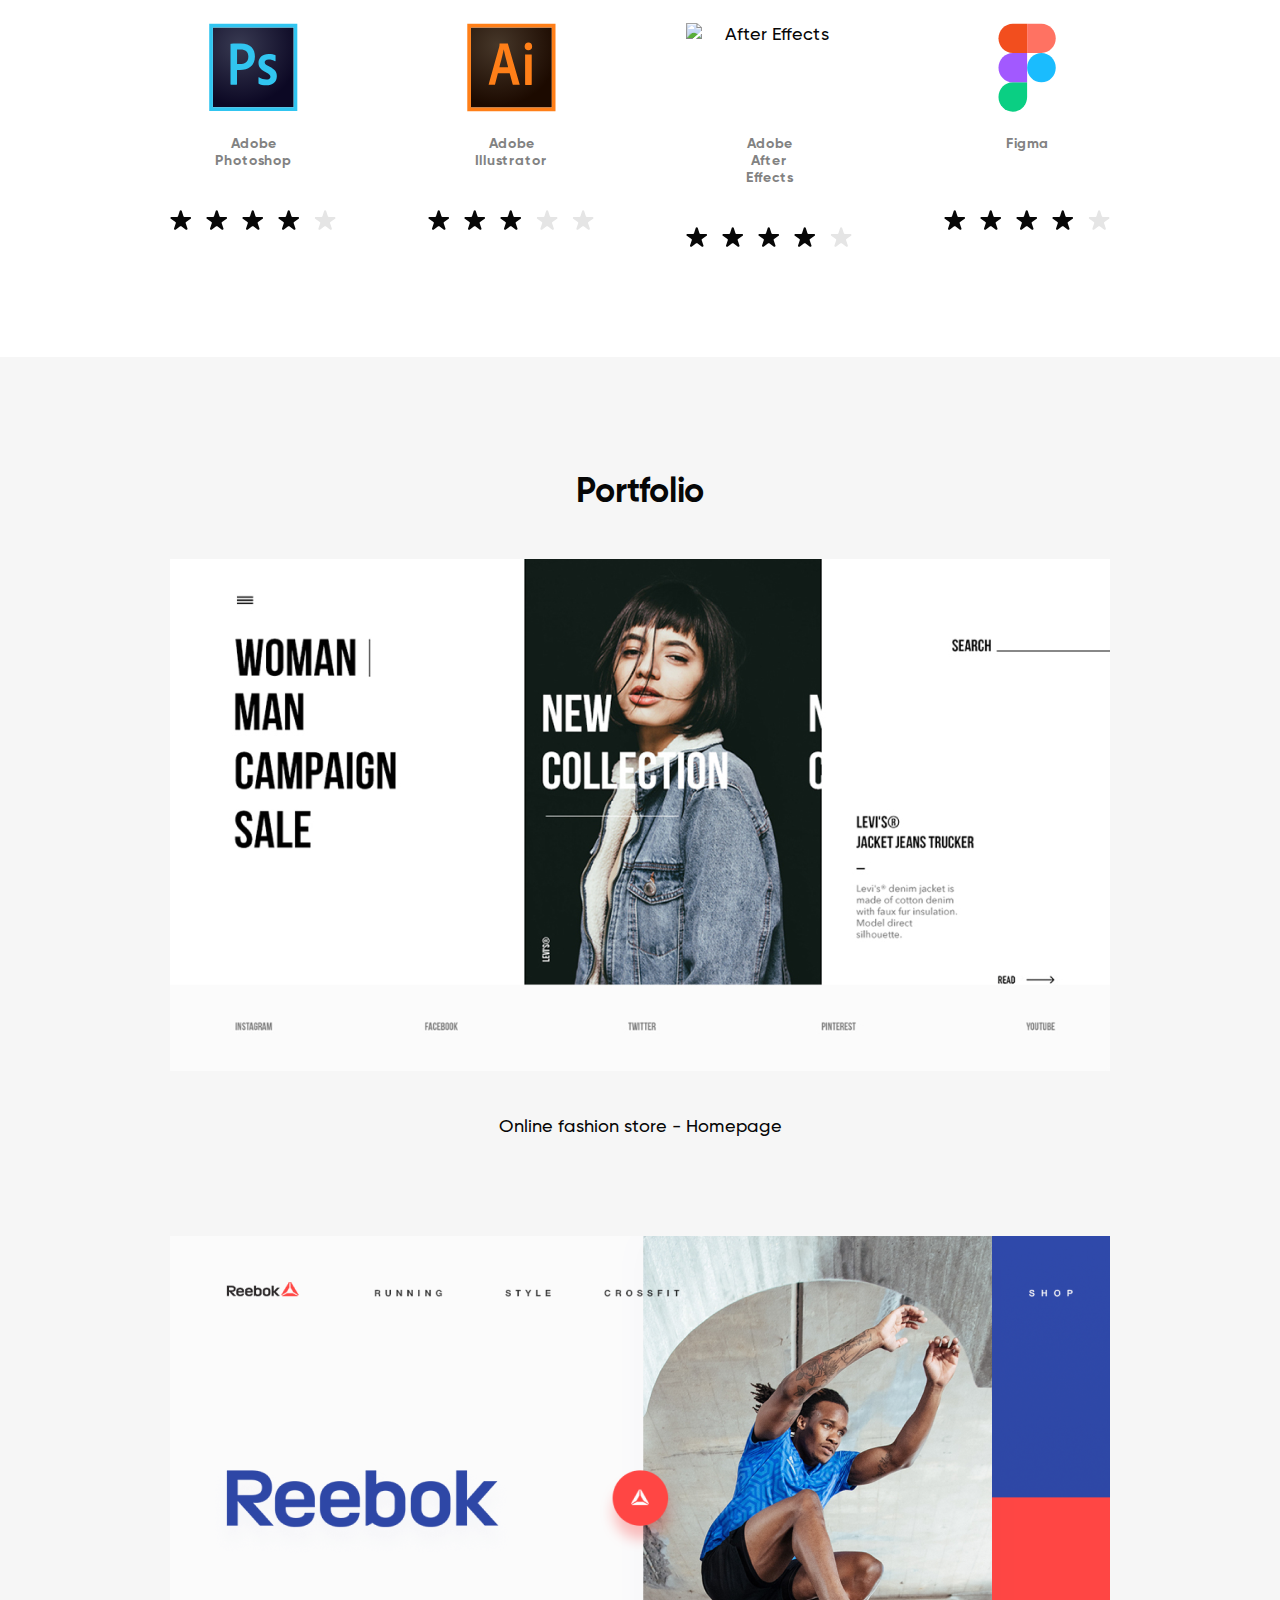
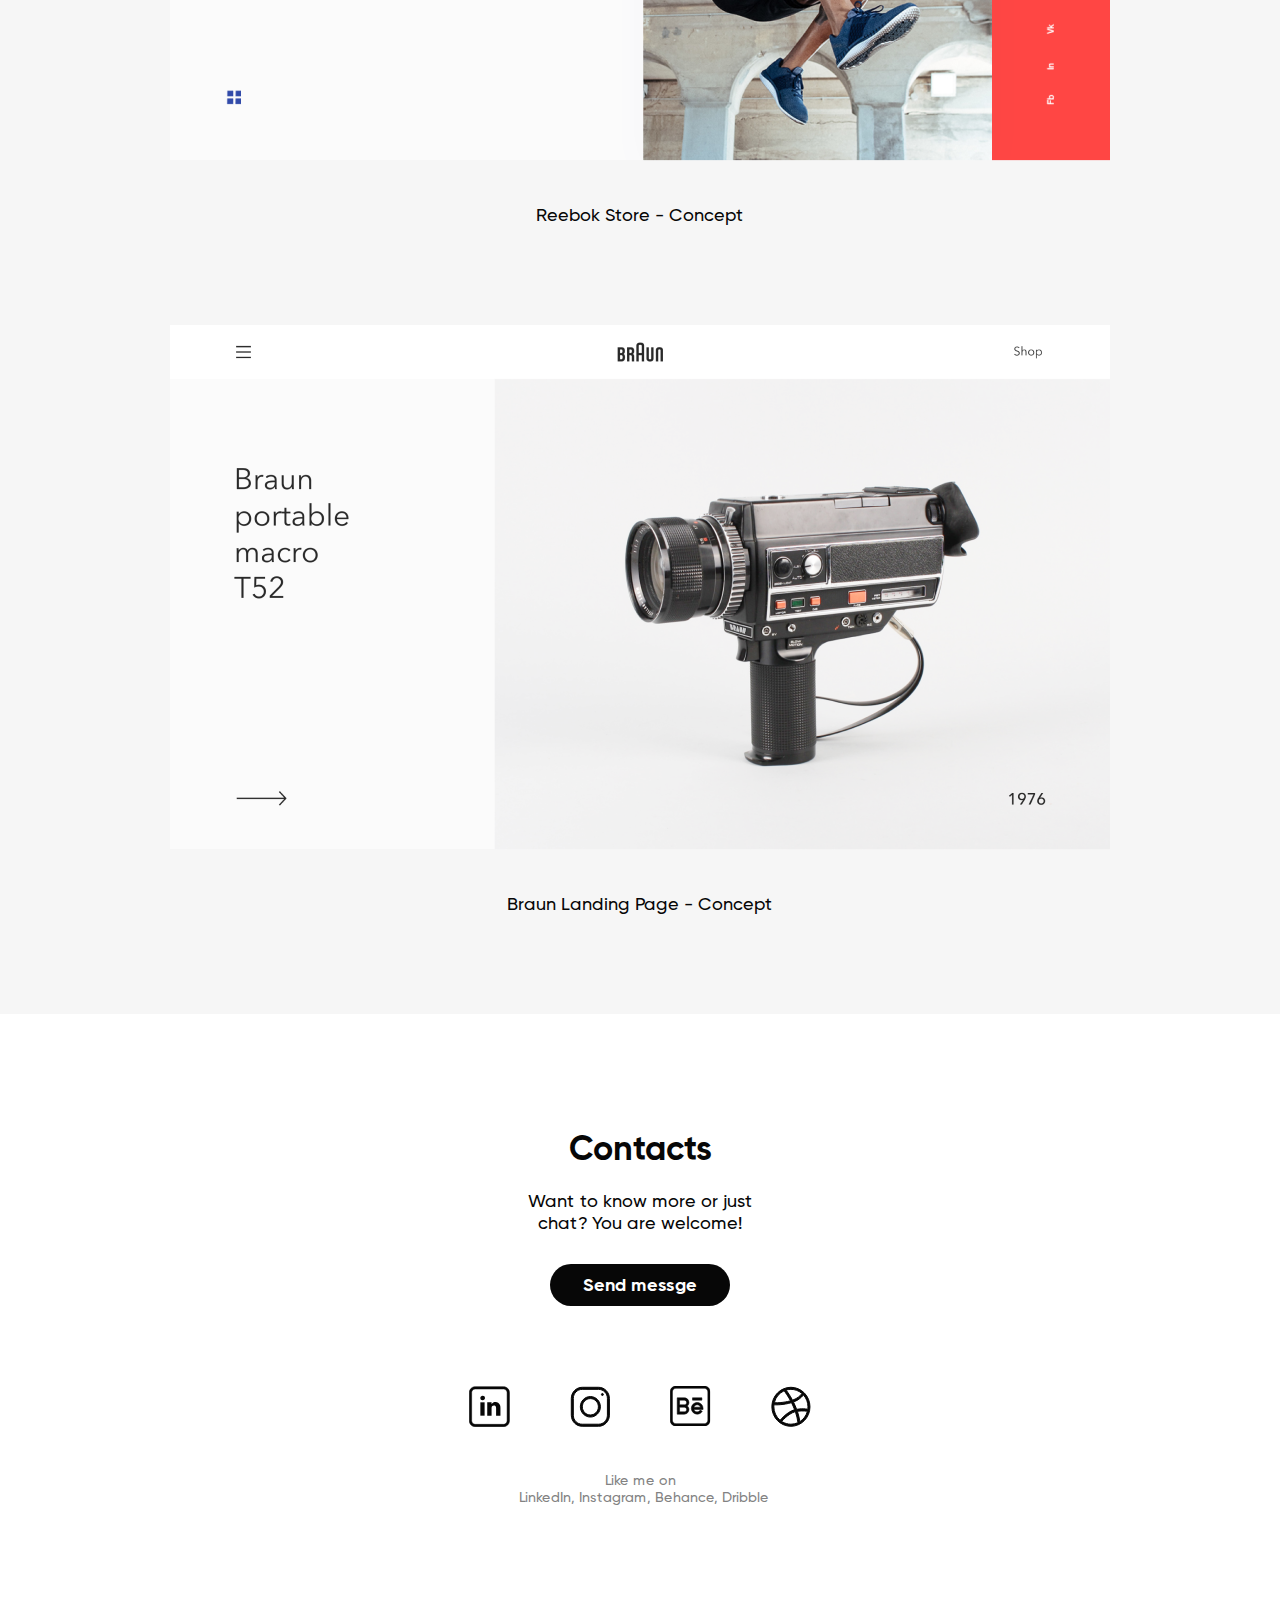
==== commit 07087587: "fix bugs and start adaptive" ====
--- a/index.html
+++ b/index.html
@@ -20,7 +20,9 @@
         </div>
         <div class="header__title">
           <h1>Denis Novik</h1>
-          <p class="header__text">UX | UI designer 24&nbsp;years old, Minsk</p>
+          <p class="header__title_text">
+            UX | UI designer 24&nbsp;years old, Minsk
+          </p>
         </div>
         <img
           class="header__image"
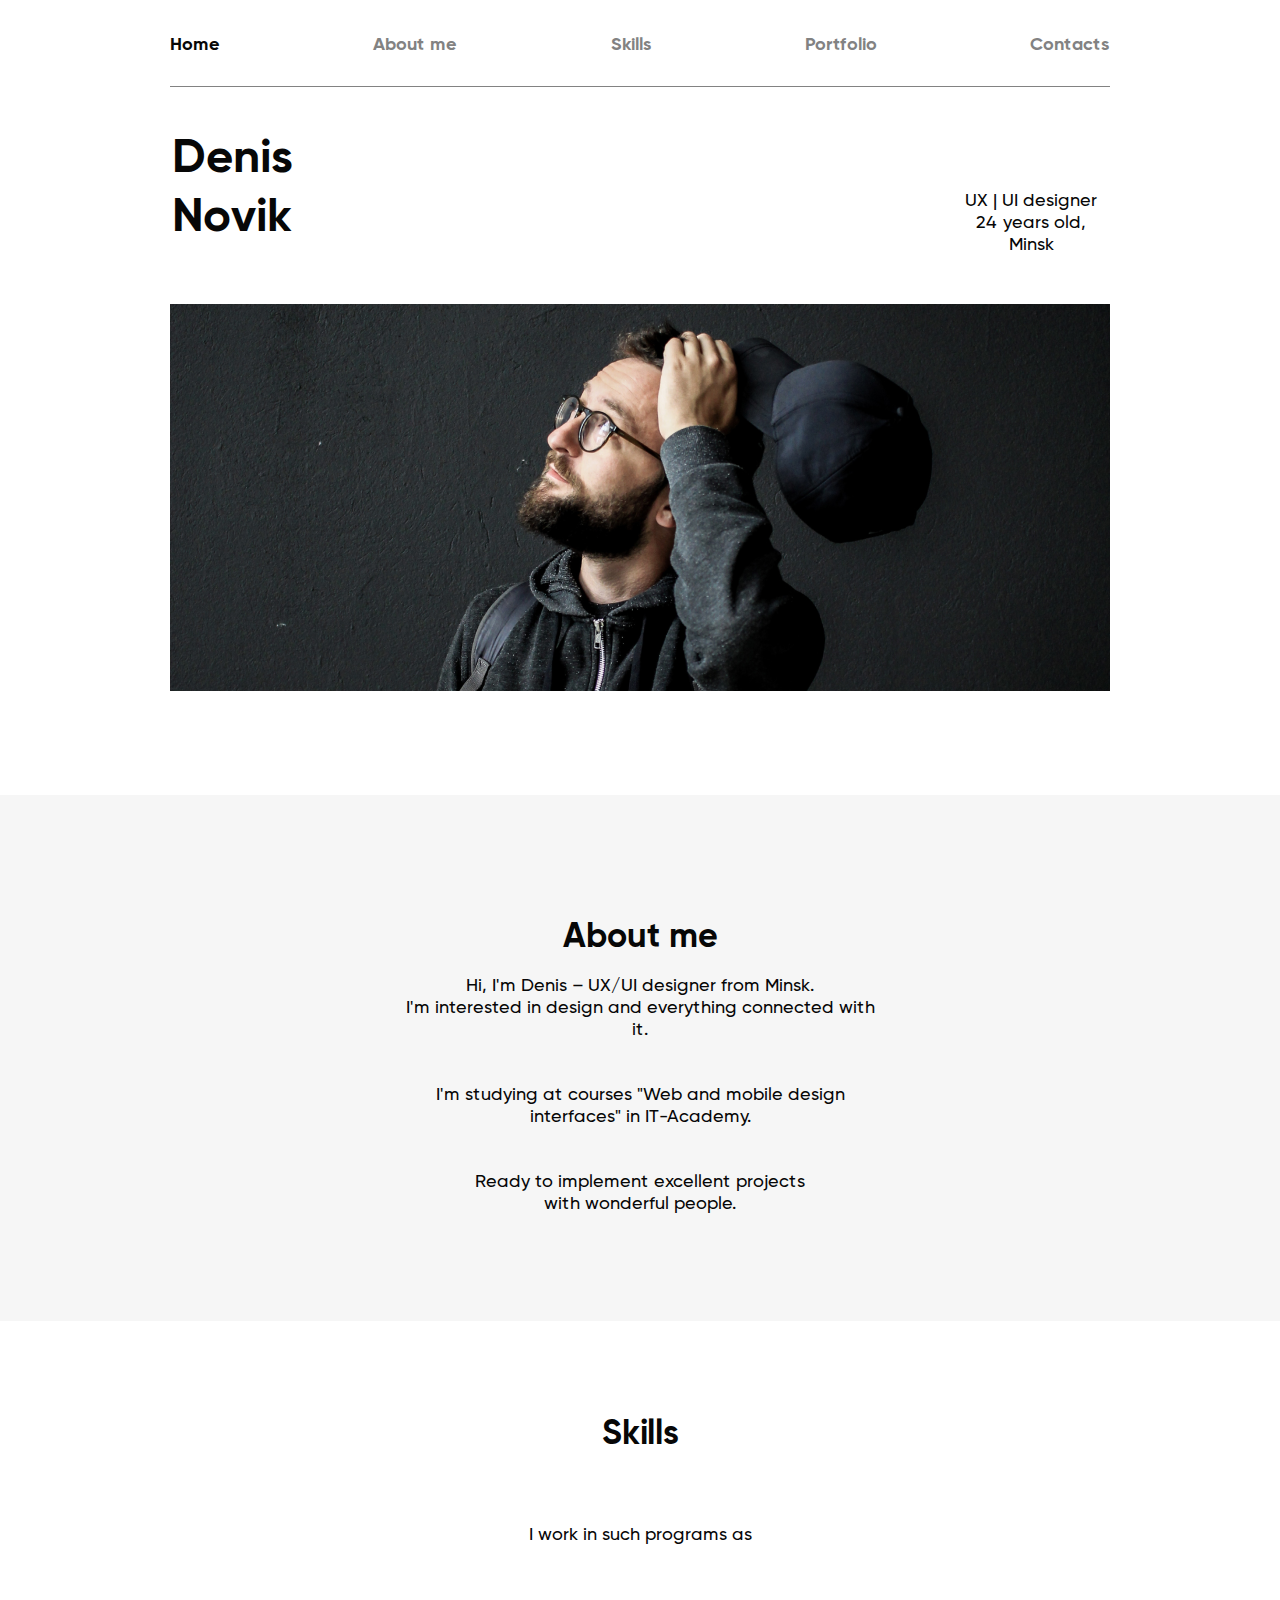
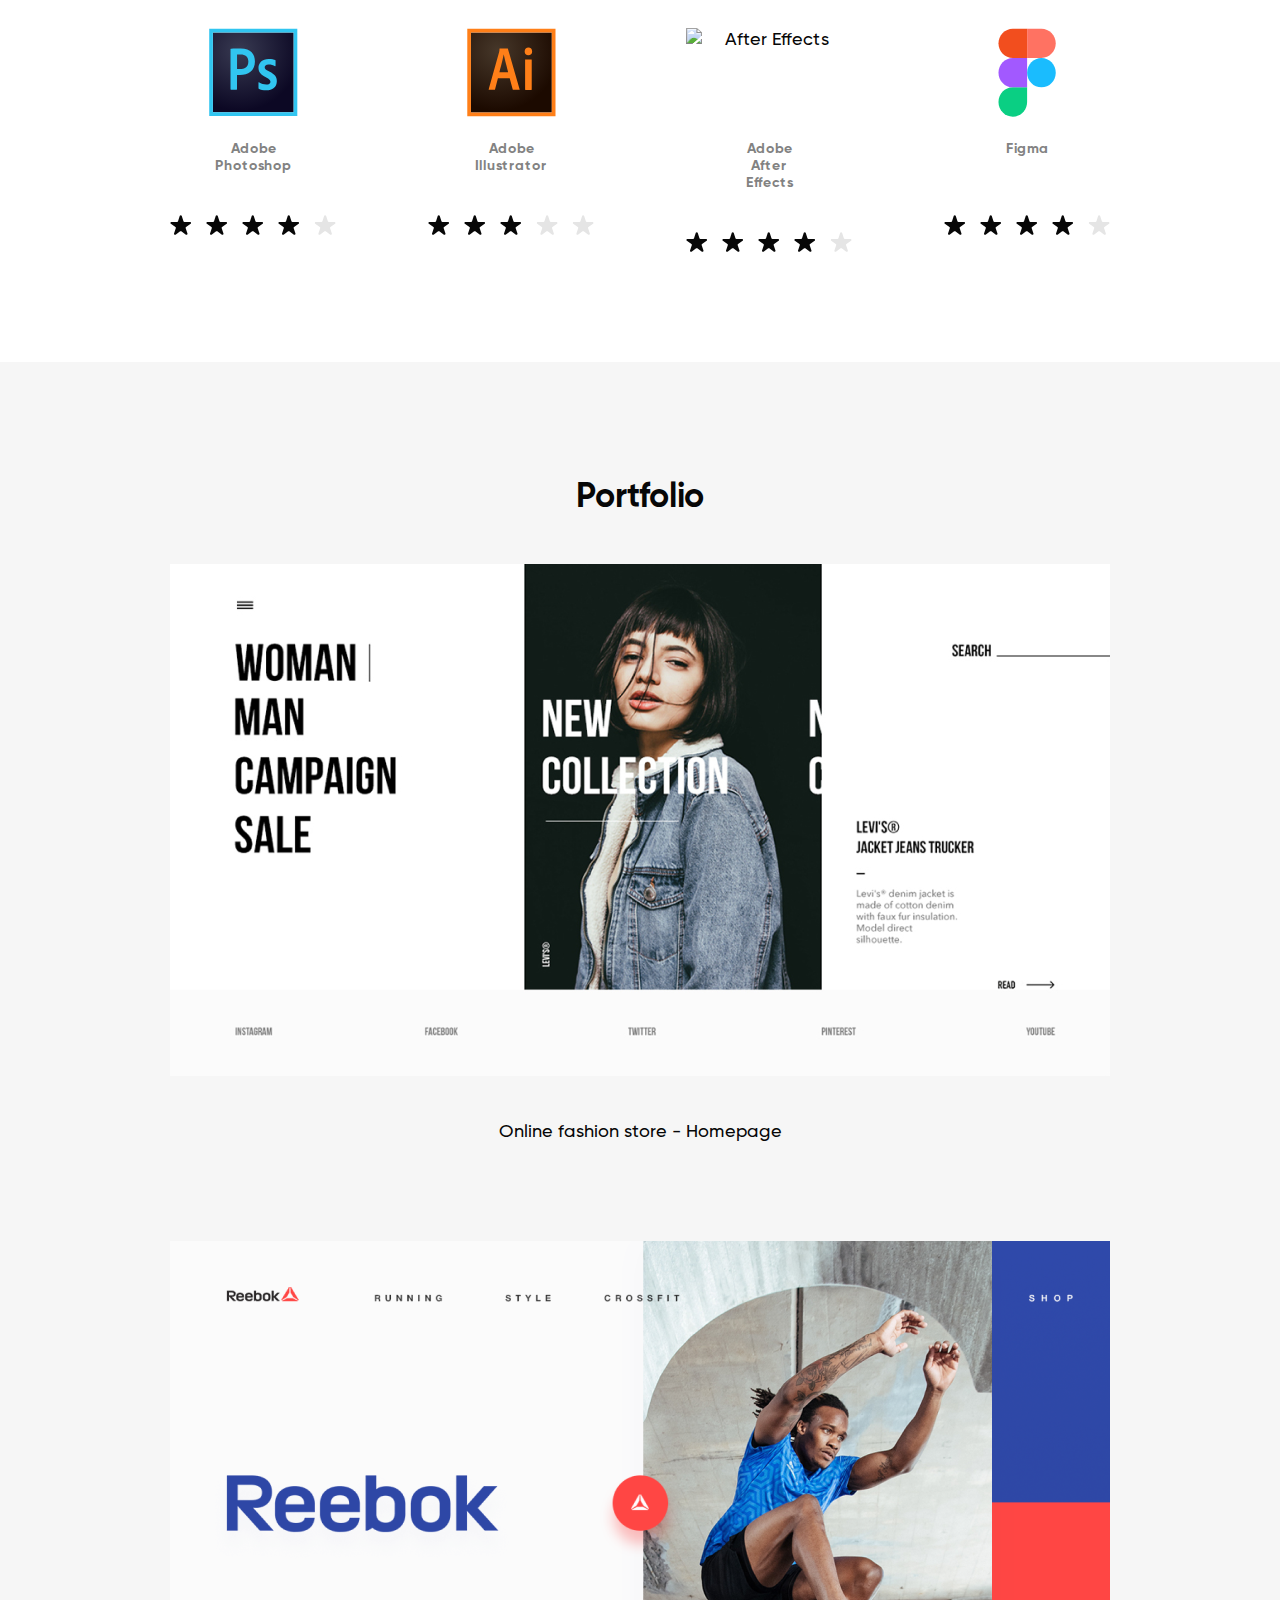
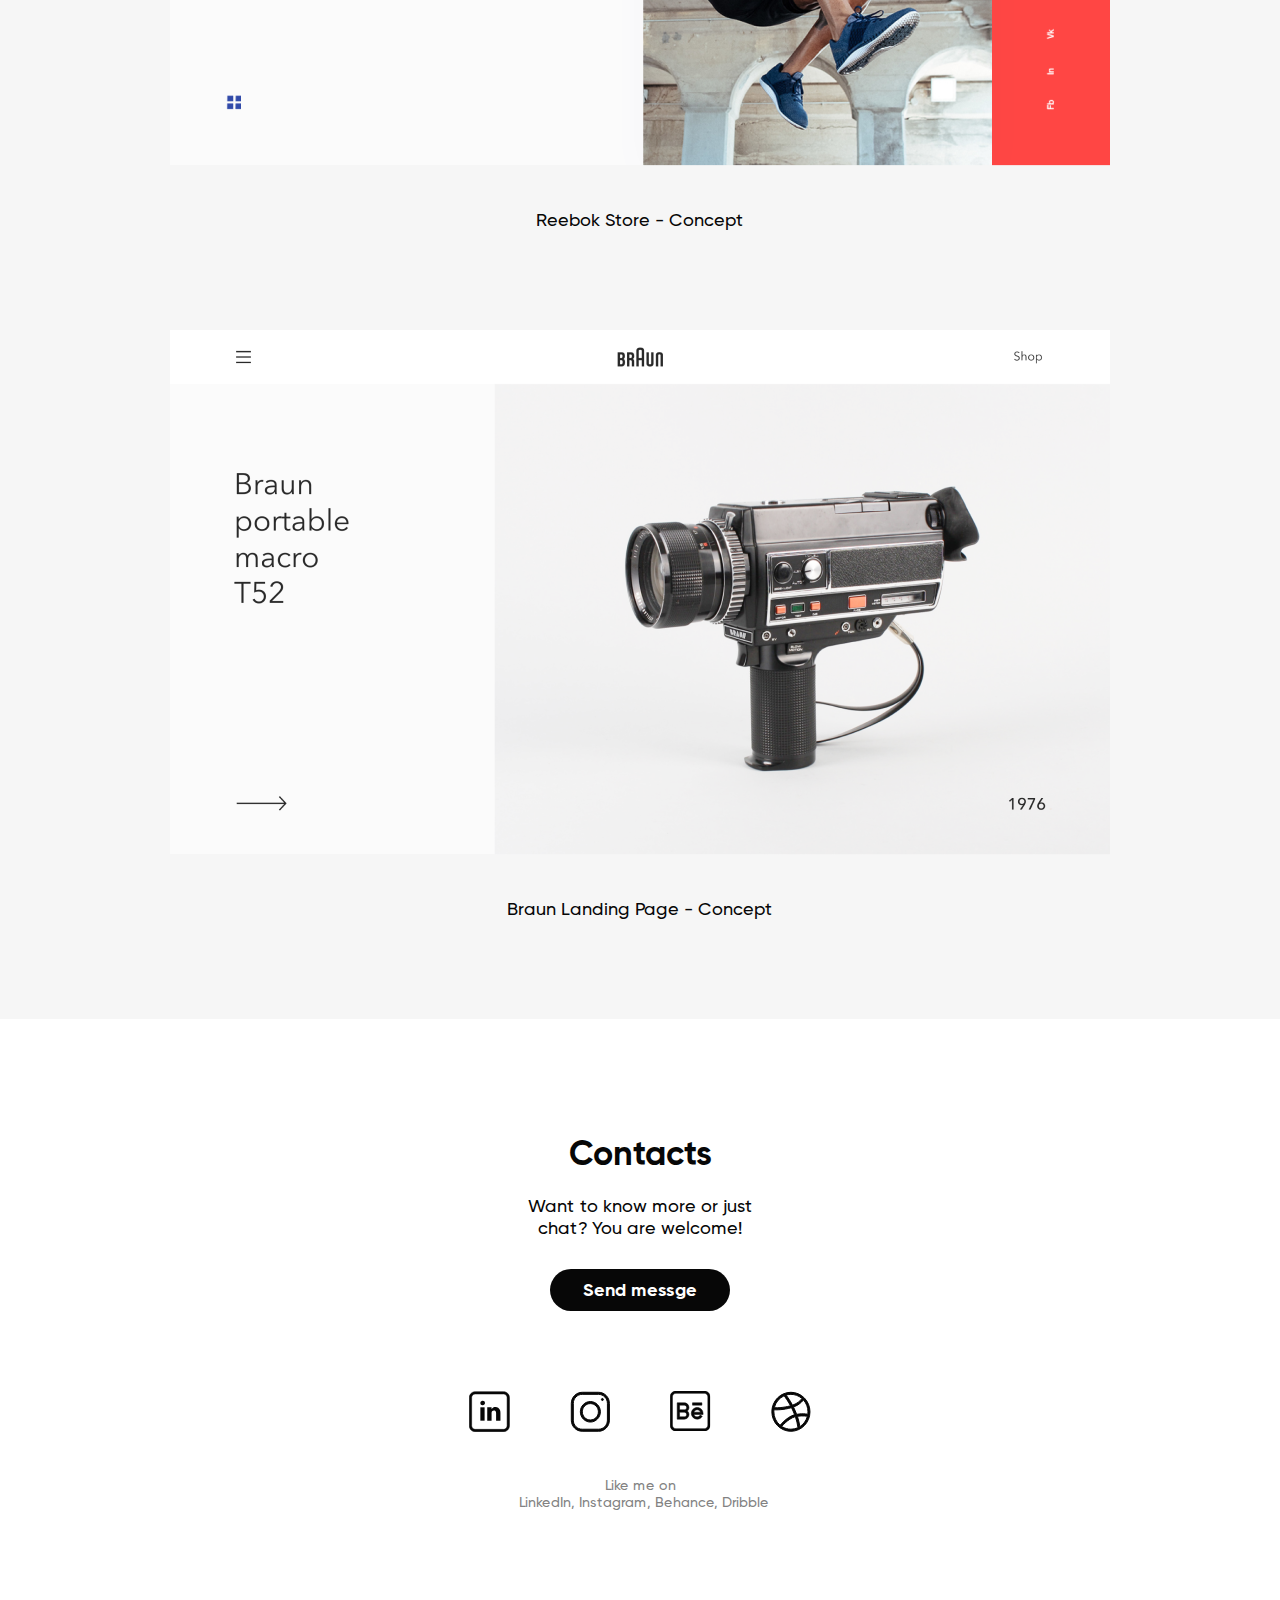
==== commit 132bad9f: "making adaptive header" ====
--- a/index.html
+++ b/index.html
@@ -25,9 +25,14 @@
           </p>
         </div>
         <img
-          class="header__image"
+          class="header__image_desk"
           src="./images/main_portret.png"
           srcset="./images/main_portret_2x.png 2x"
+          alt="Denis Novik portret"
+        />
+        <img
+          class="header__image_mob"
+          src="./images/main_portret_vert.png"
           alt="Denis Novik portret"
         />
       </div>
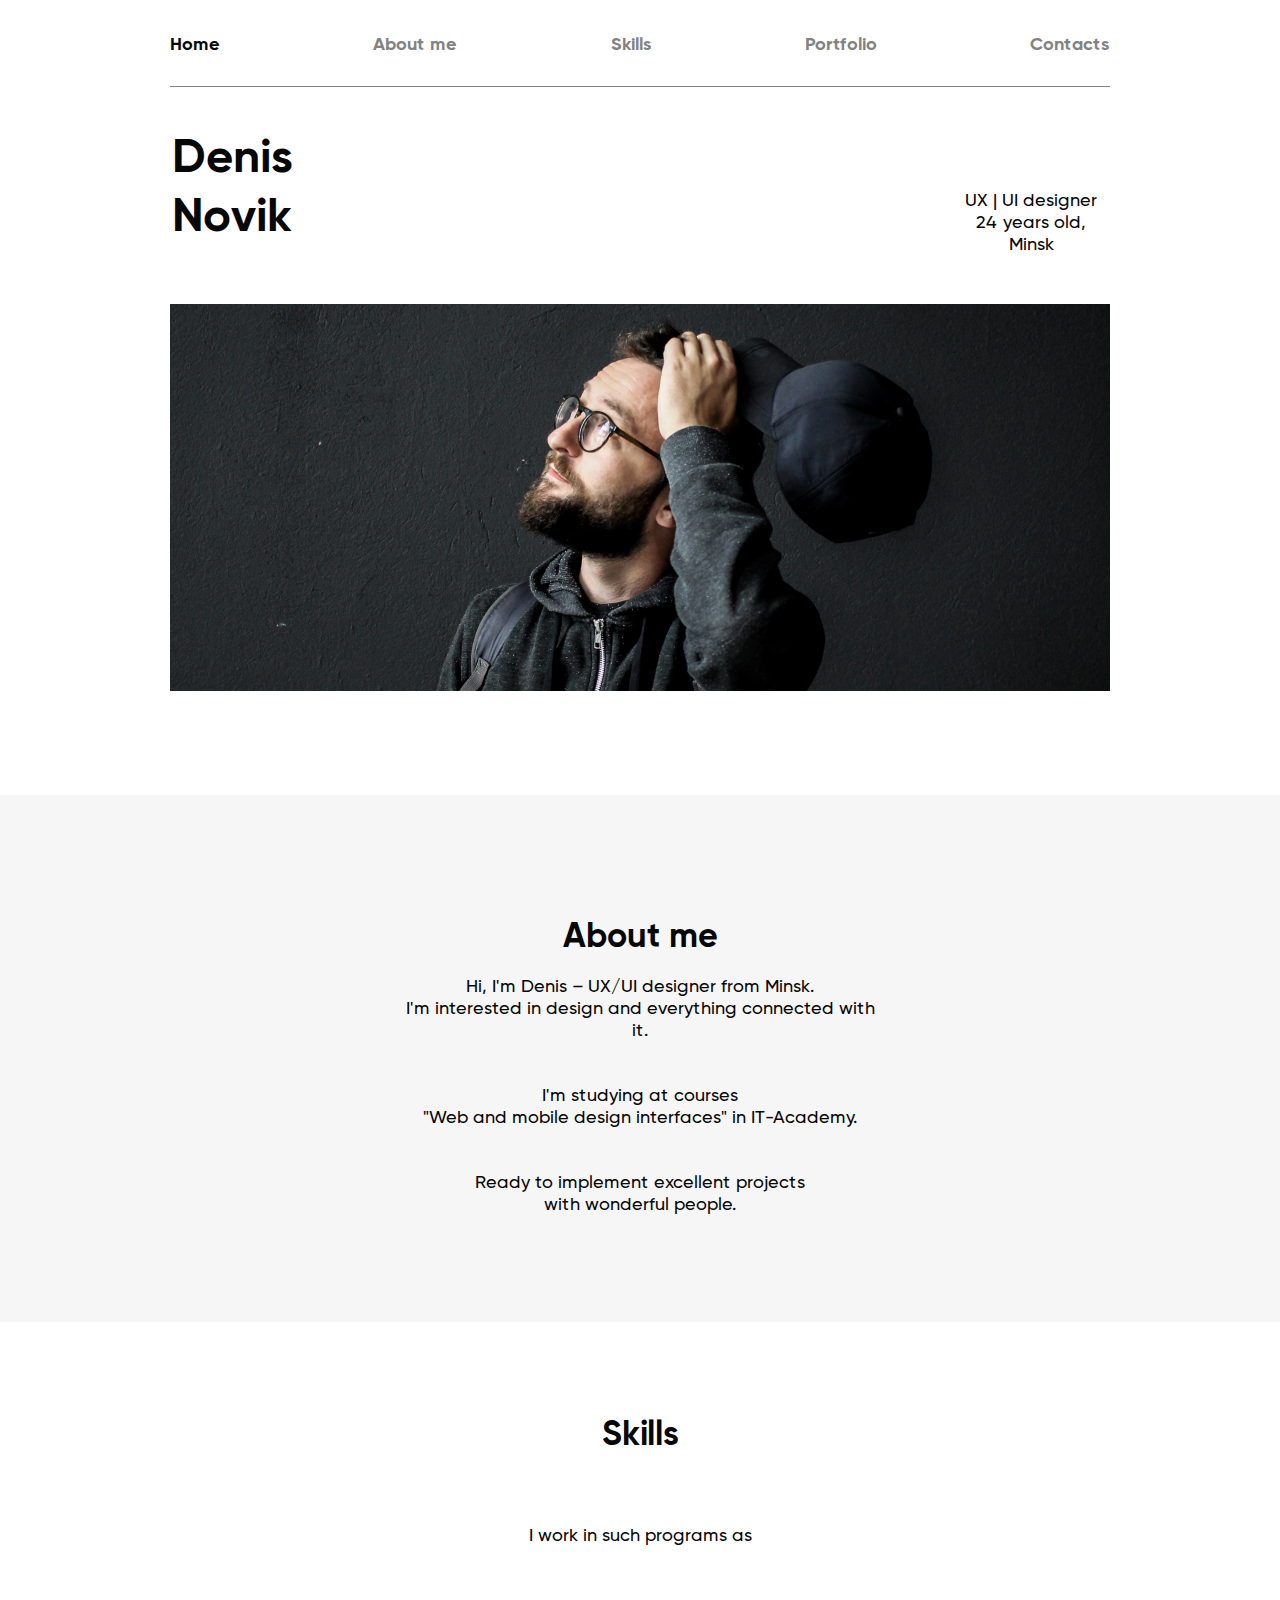
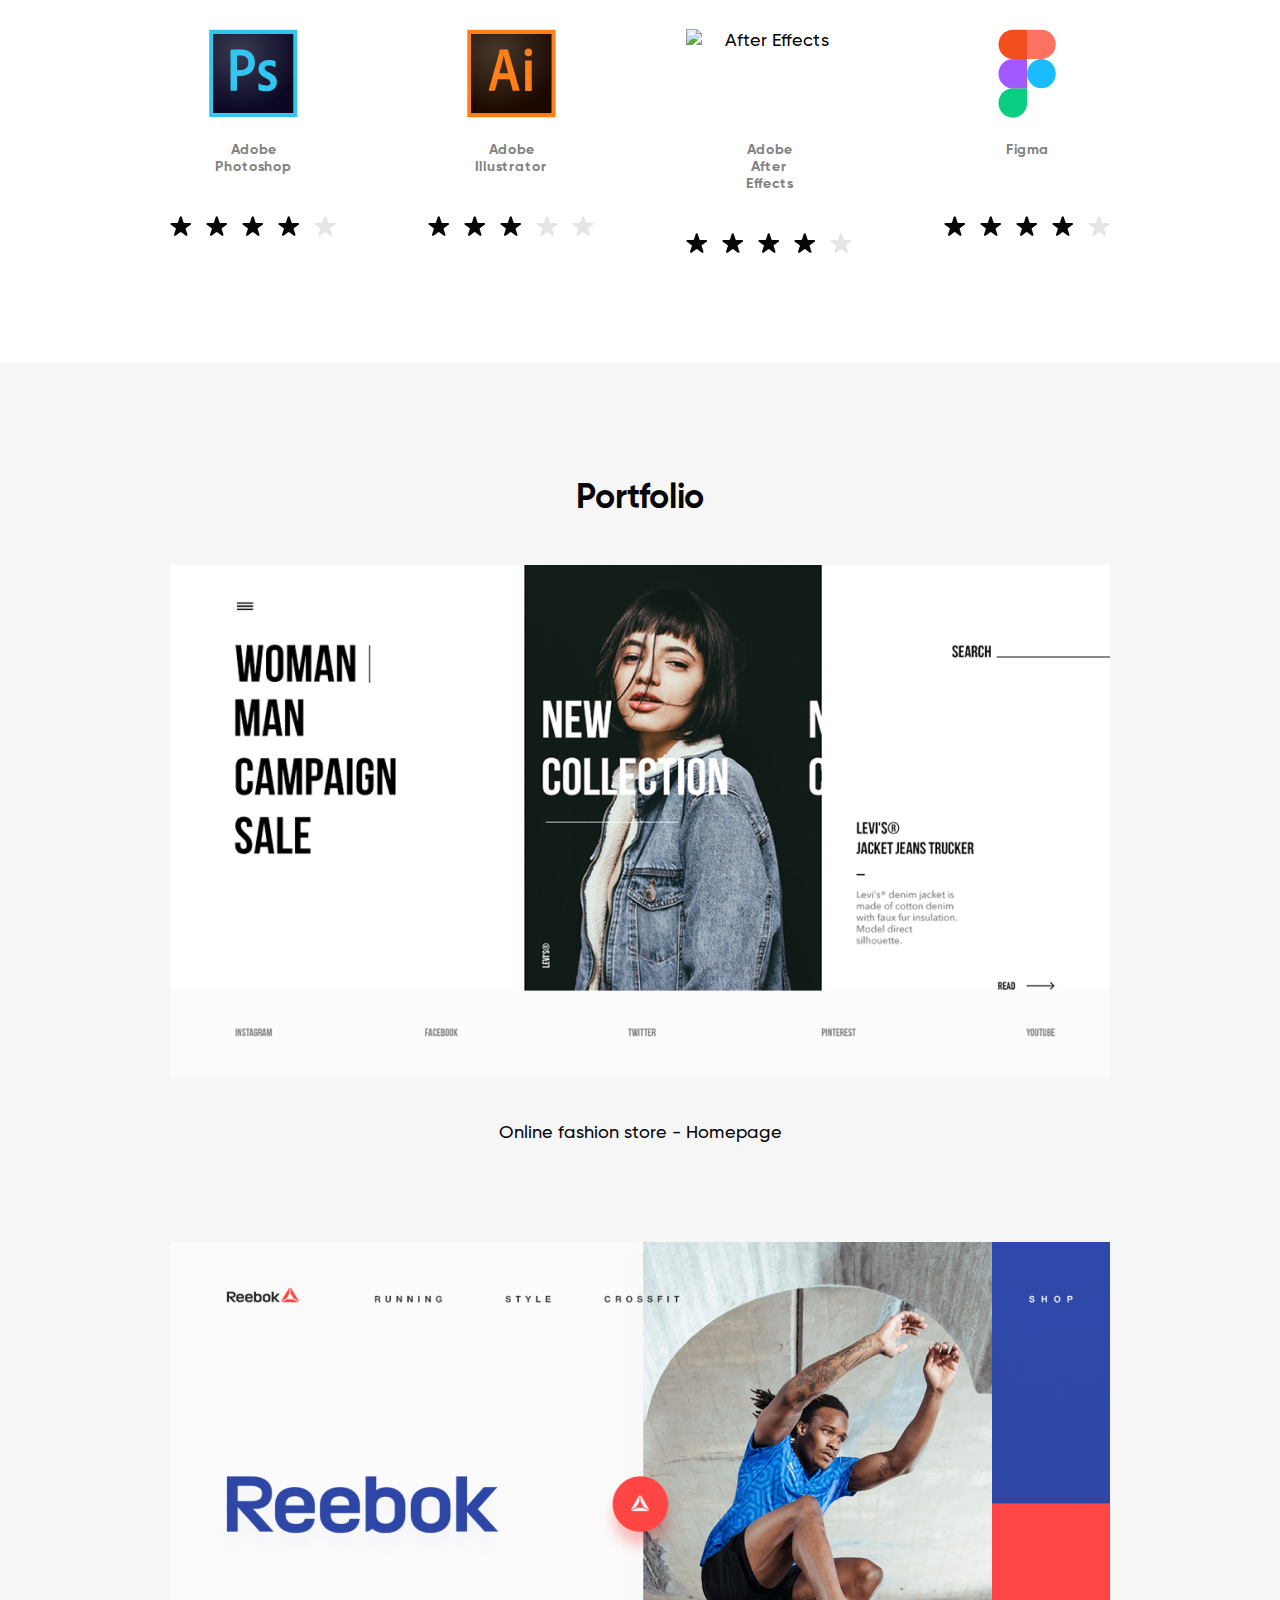
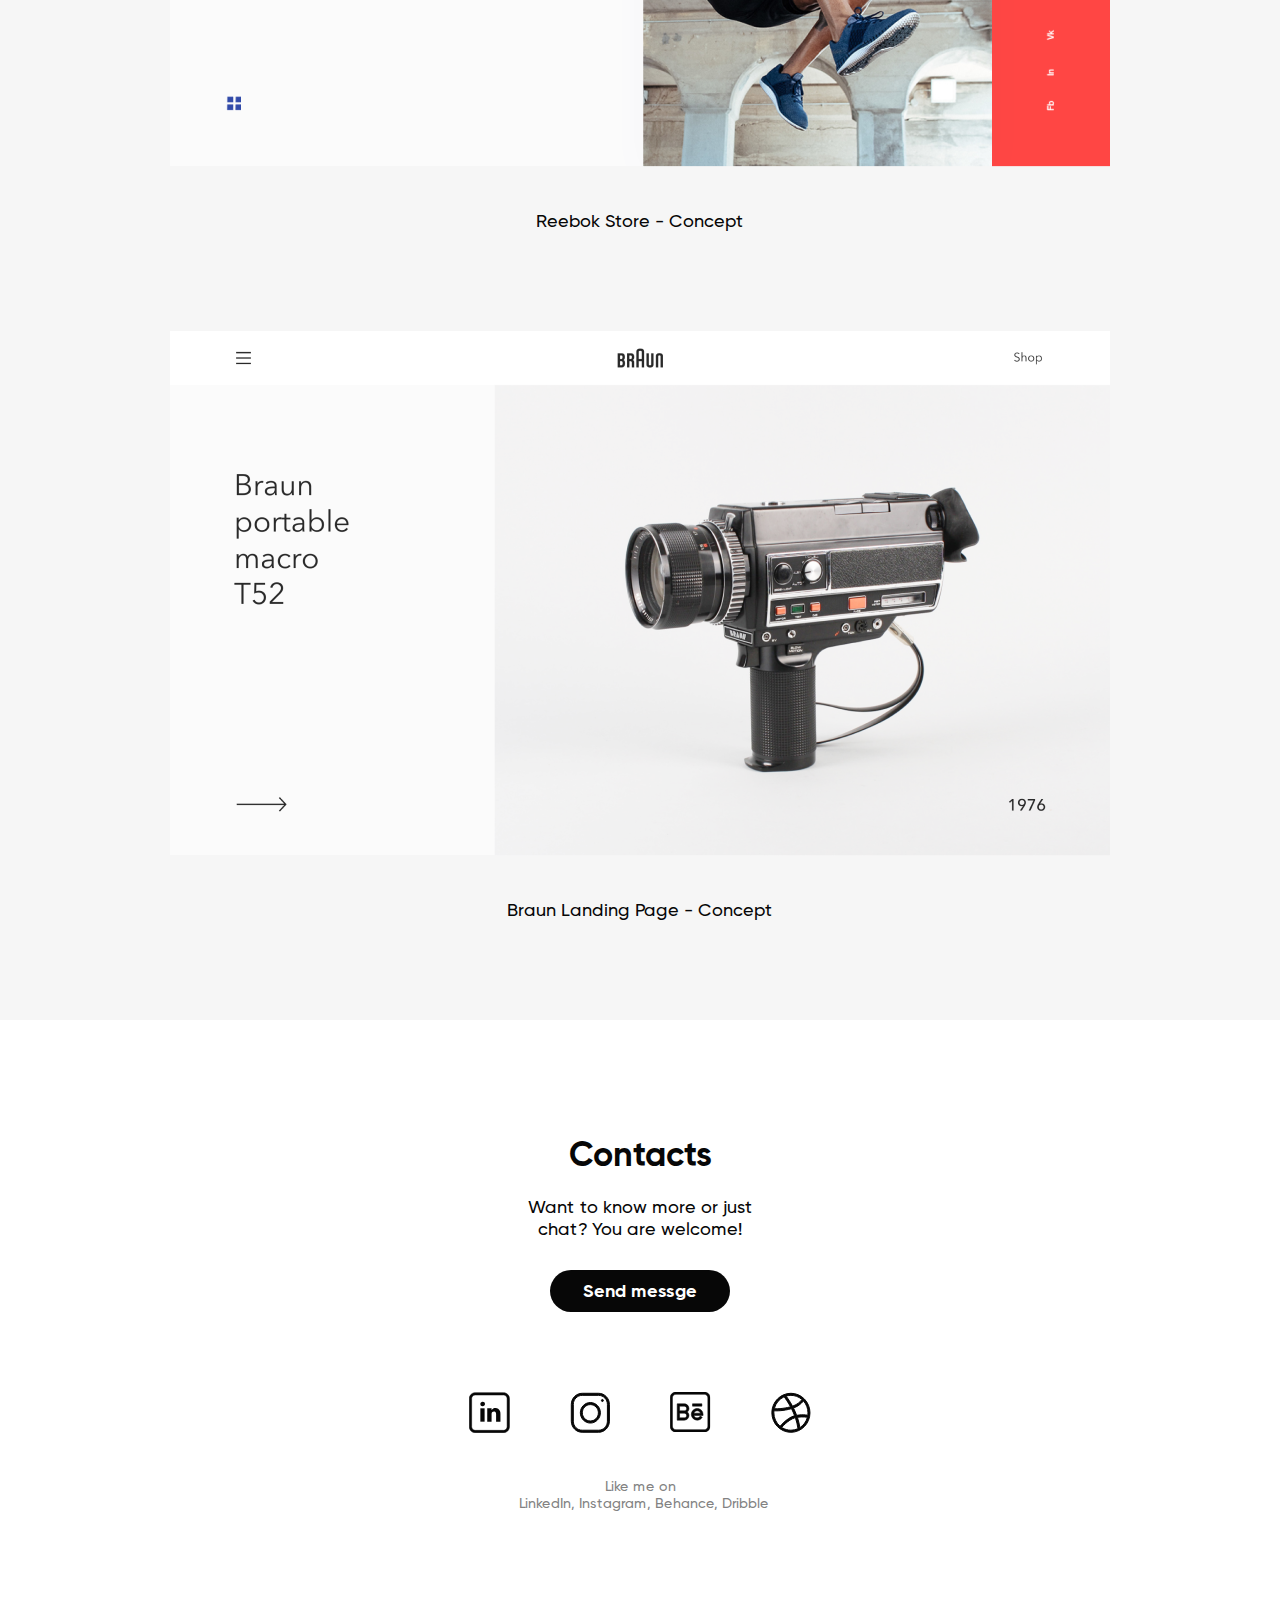
==== commit 20a8fae4: "made adaptive for about section" ====
--- a/index.html
+++ b/index.html
@@ -44,16 +44,18 @@
           <h2 class="about__title">About me</h2>
           <div class="about__wrapper text">
             <p class="text">
-              Hi, I'm Denis – UX/UI designer from Minsk. <br />I'm interested in
-              design and everything connected with it.
+              Hi, I'm Denis – UX/UI designer from Minsk.
+              I'm&nbsp;interested&nbsp;in&nbsp;design and everything connected
+              with it.
             </p>
             <p class="text">
-              I'm studying at courses "Web and mobile design<br />
-              interfaces" in IT-Academy.
+              I'm studying at courses
+              "Web&nbsp;and&nbsp;mobile&nbsp;design&nbsp;interfaces"
+              in&nbsp;IT-Academy.
             </p>
             <p class="text">
-              Ready to implement excellent projects<br />
-              with wonderful people.
+              Ready to implement excellent projects
+              with&nbsp;wonderful&nbsp;people.
             </p>
           </div>
         </div>
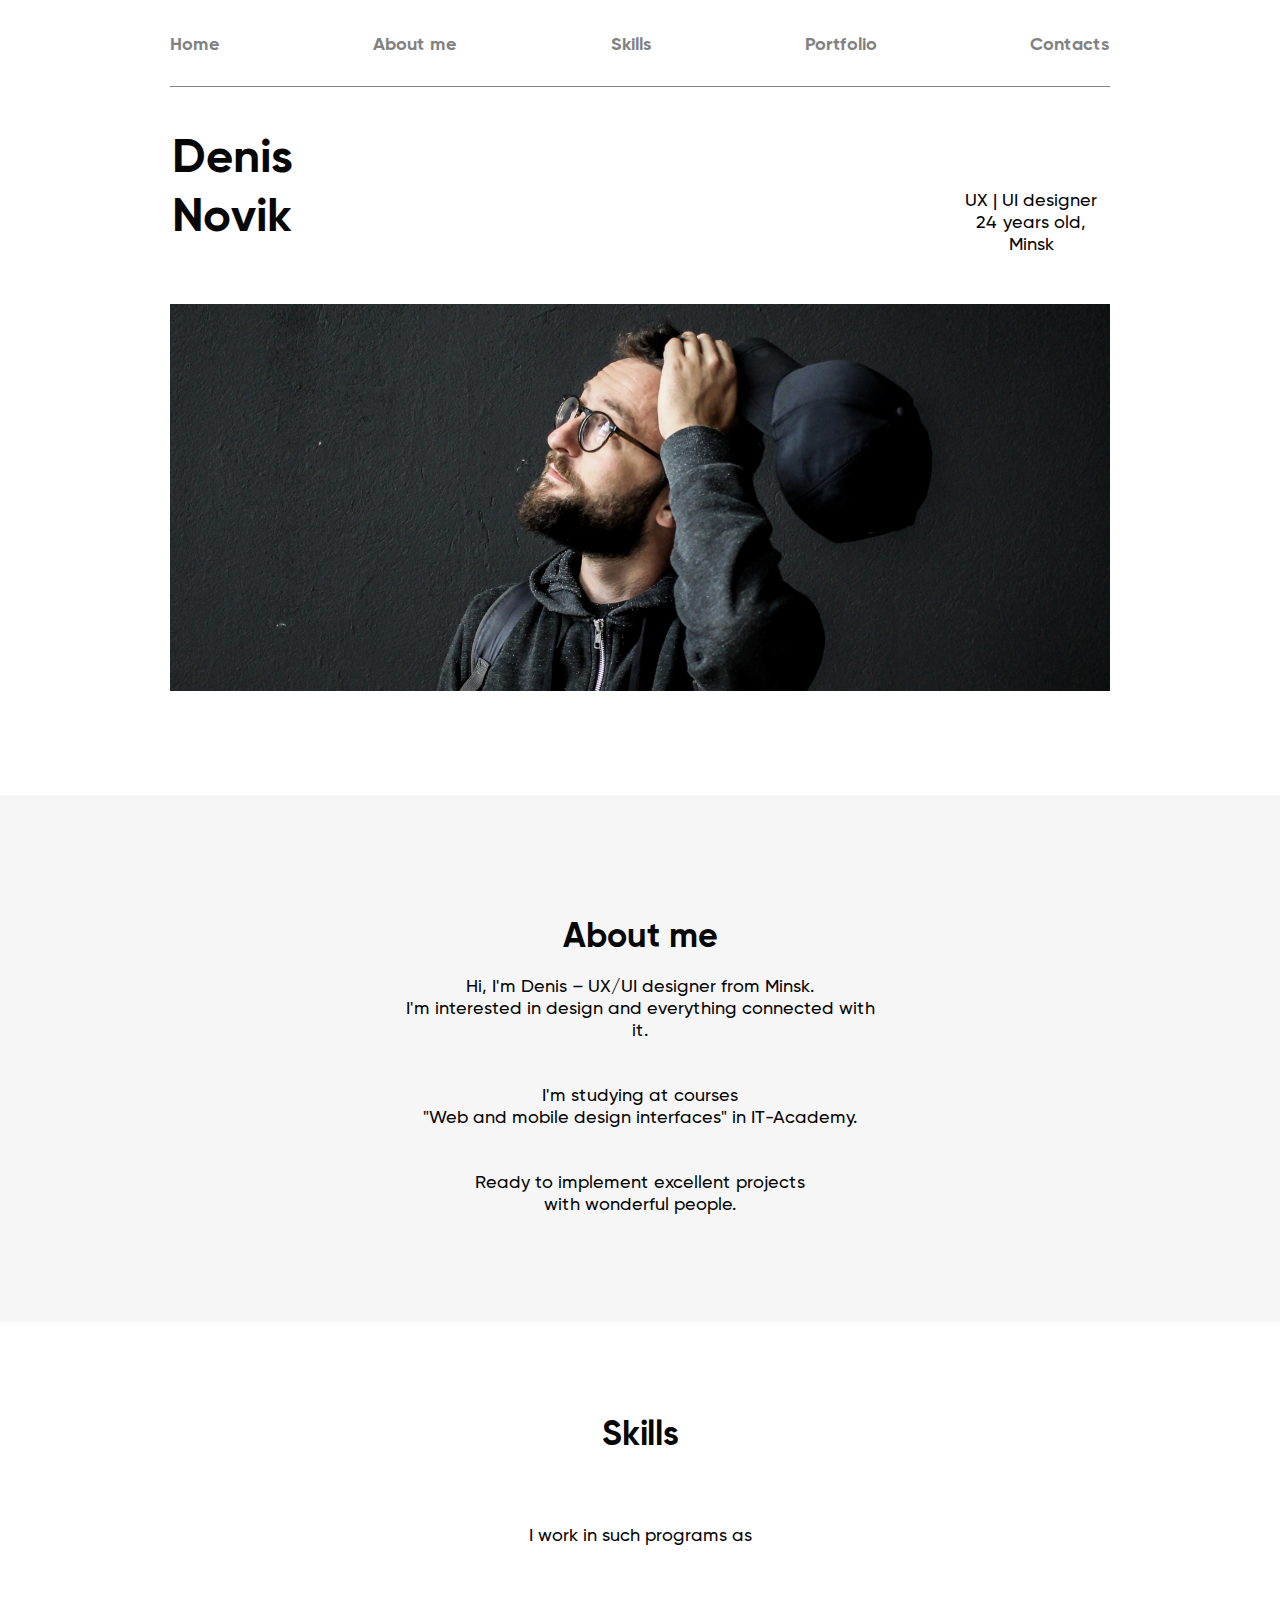
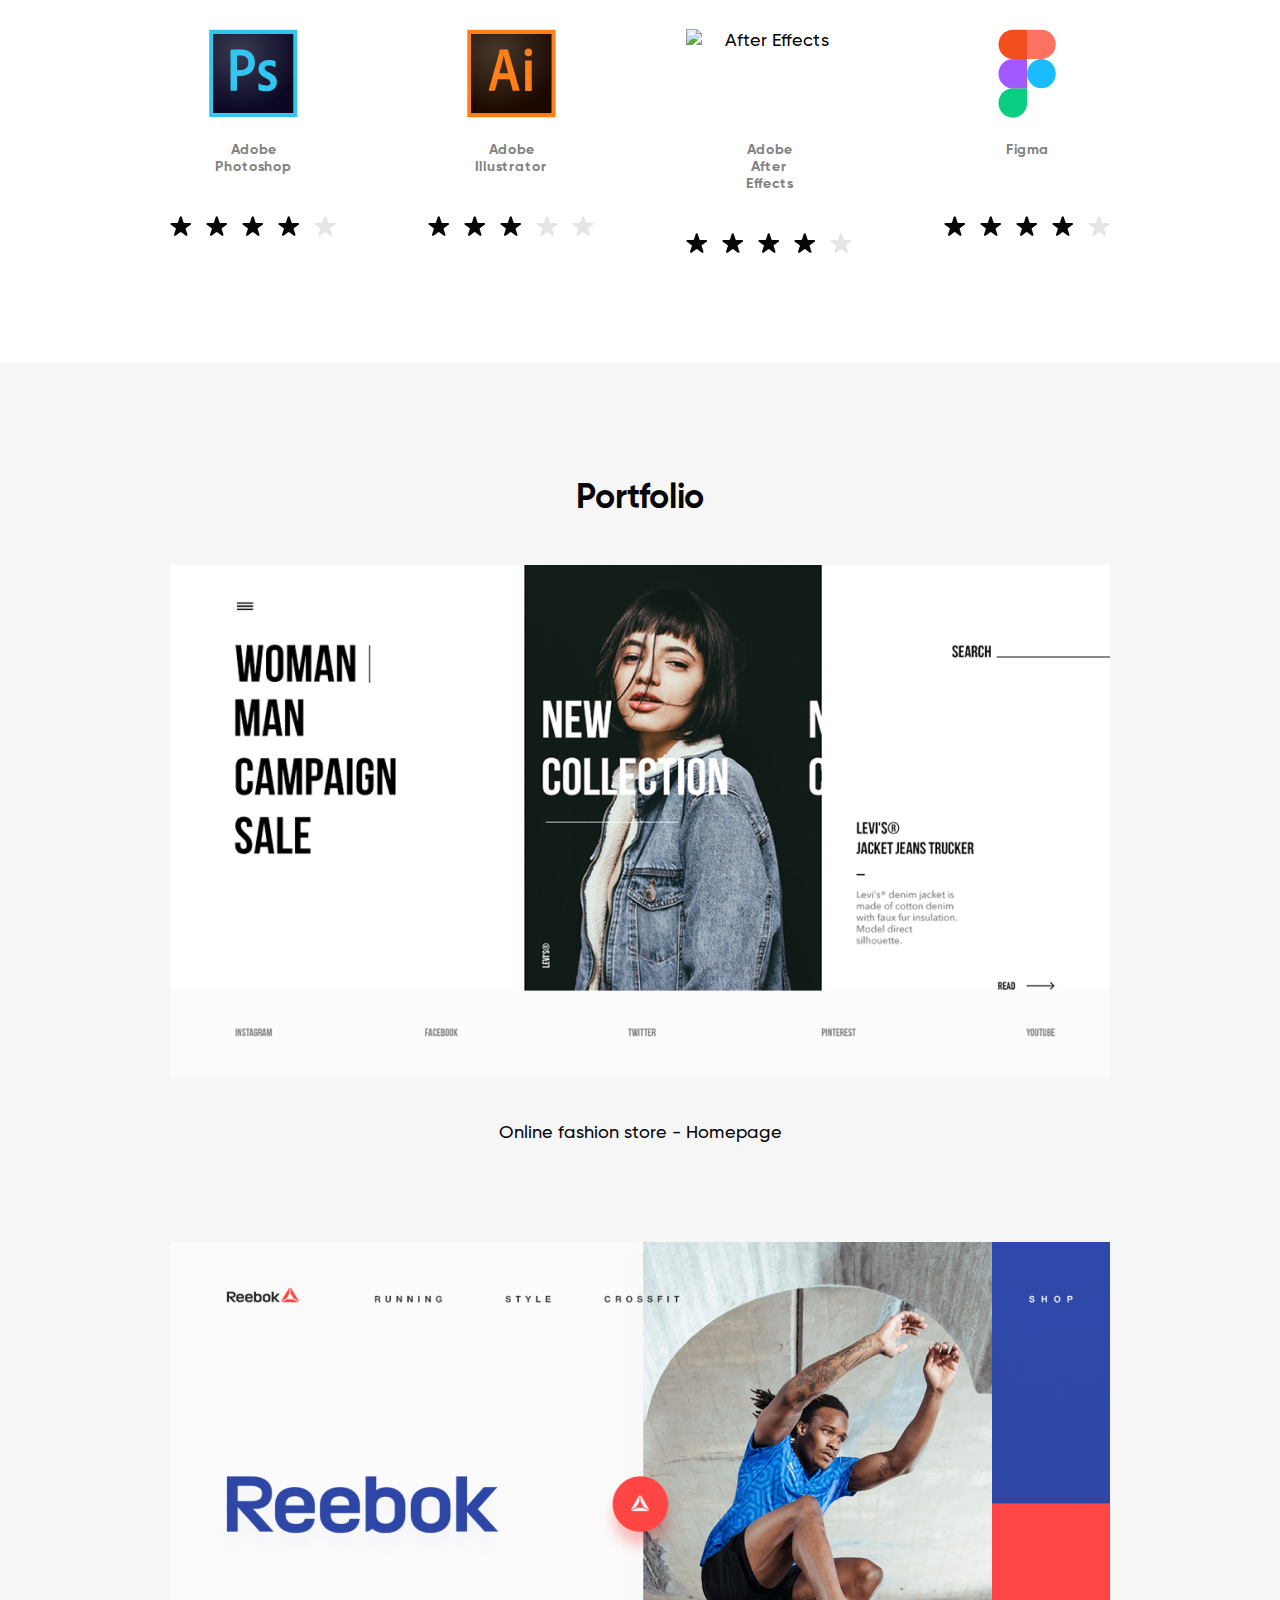
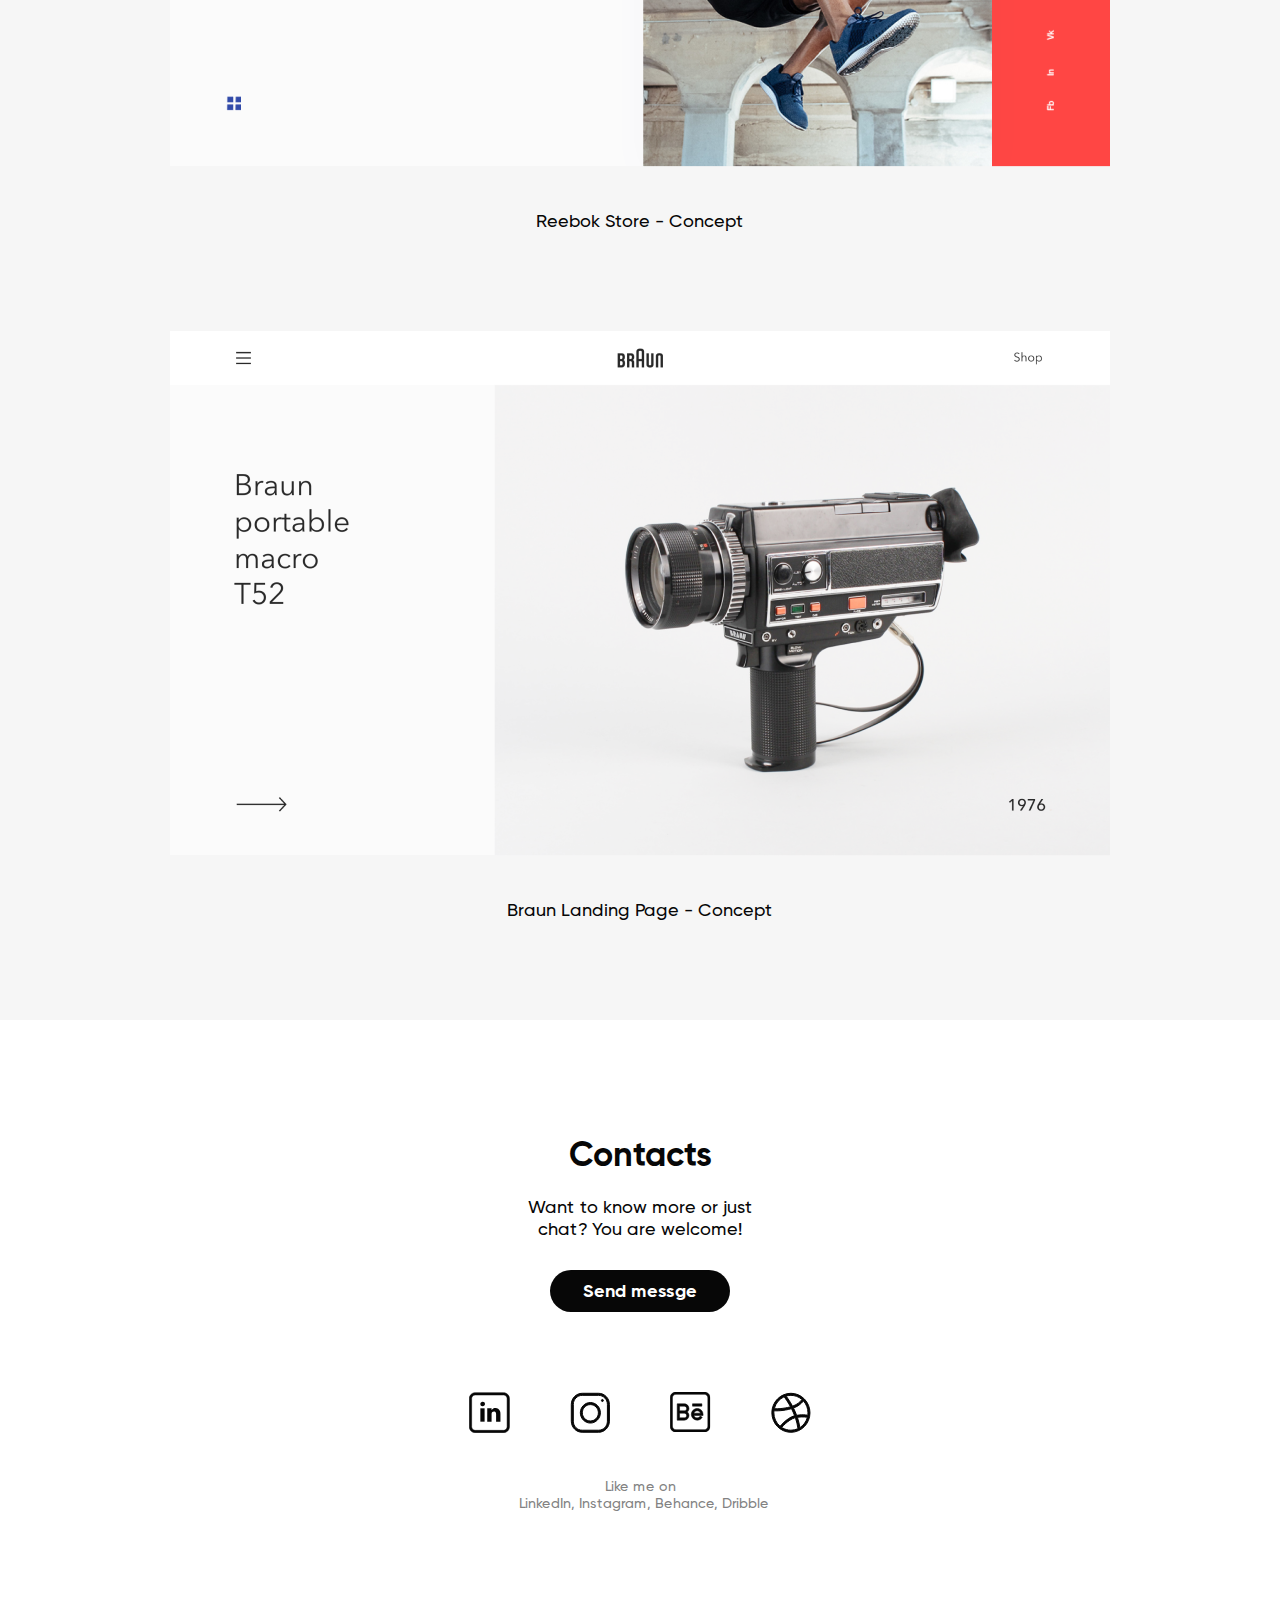
==== commit cb196222: "finished burger menu" ====
--- a/index.html
+++ b/index.html
@@ -10,7 +10,20 @@
   <body>
     <!-- ЗАГОЛОВОК И ПАНЕЛЬ НАВИГАЦИИ-->
     <header id="home" class="header">
+      <!-- БУРГЕР-МЕНЮ-->
+      <nav class="burger_nav">
+        <input class="burger_nav__checkbox" type="checkbox" />
+        <span class="burger_nav__stripes"></span>
+        <ul class="burger_nav__list">
+          <li><a class="burger_nav__link" href="#home">Home</a></li>
+          <li><a class="burger_nav__link" href="#about">About me</a></li>
+          <li><a class="burger_nav__link" href="#skills">Skills</a></li>
+          <li><a class="burger_nav__link" href="#portfolio">Portfolio</a></li>
+          <li><a class="burger_nav__link" href="#contacts">Contacts</a></li>
+        </ul>
+      </nav>
       <div class="container">
+        <!--ГОРИЗОНТАЛЬНОЕ МЕНЮ-->
         <div class="header__nav">
           <a class="nav__link" href="#home">Home</a>
           <a class="nav__link" href="#about">About me</a>
